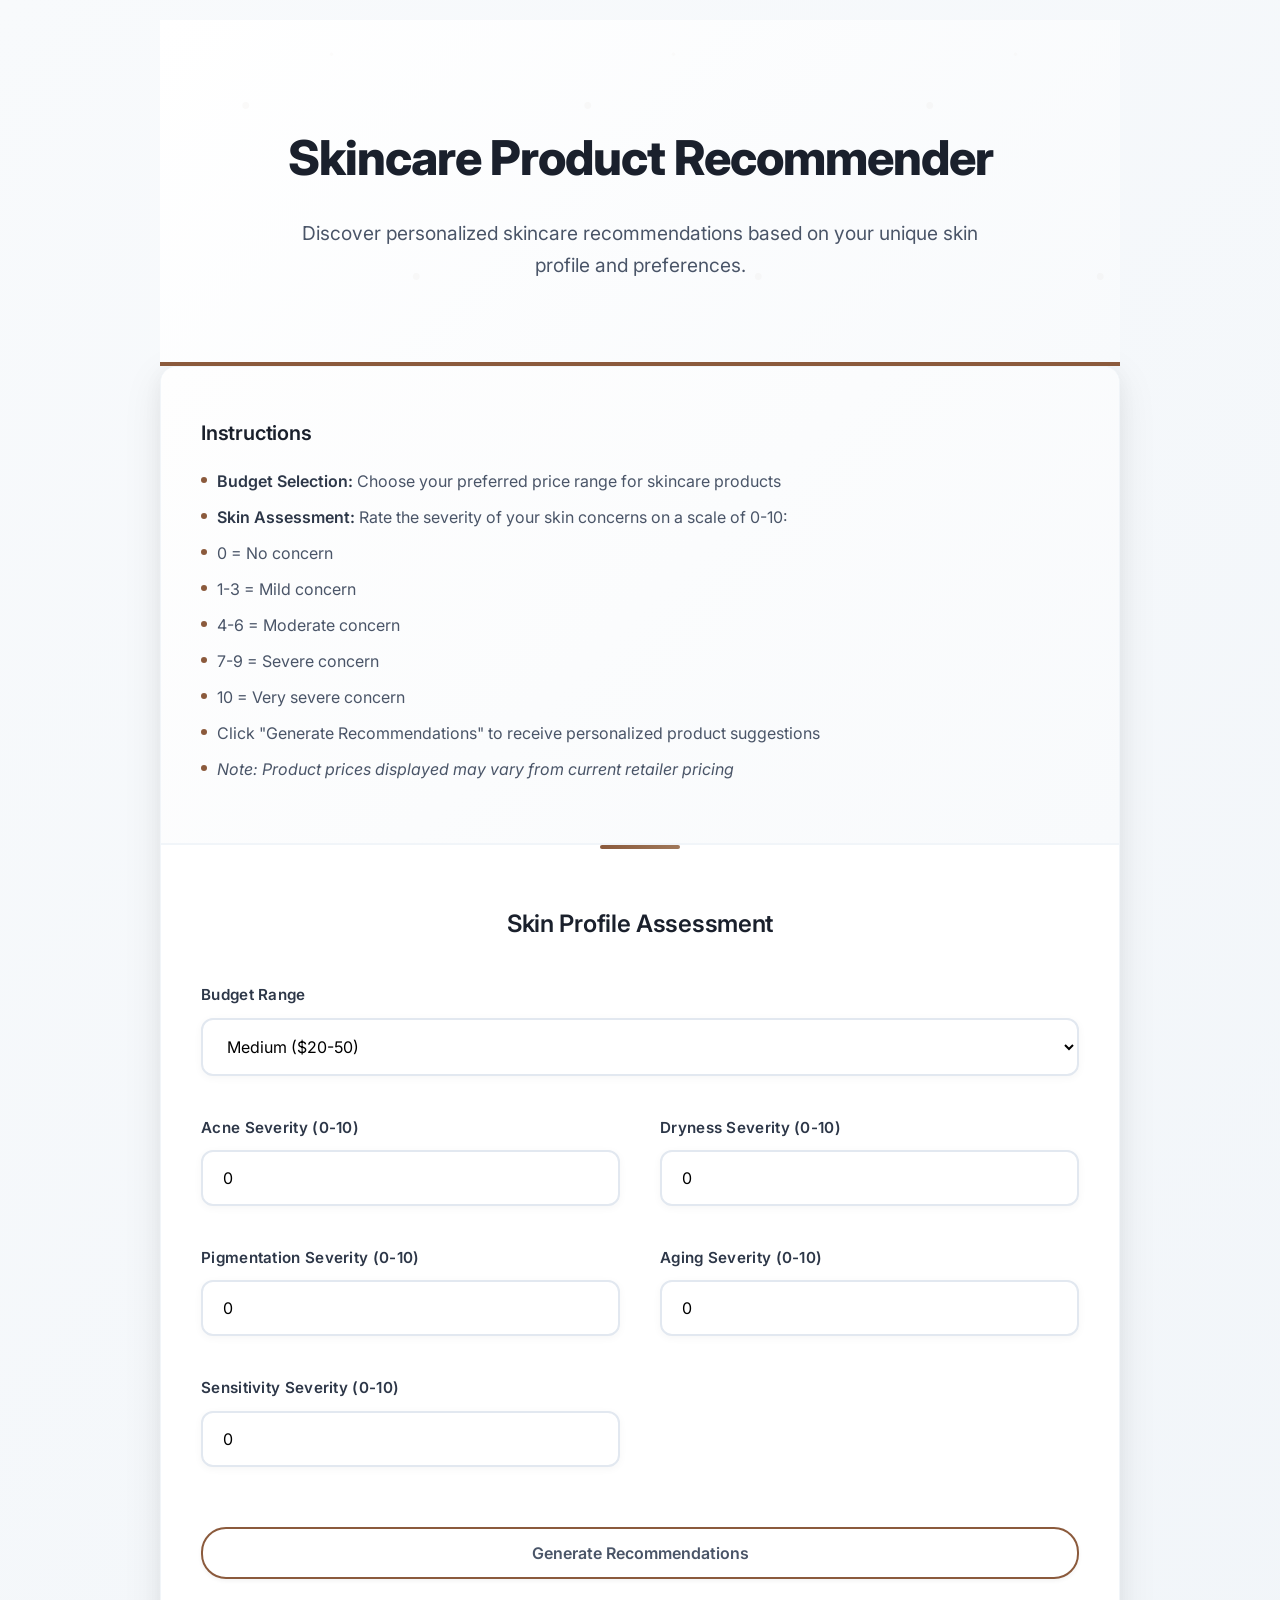
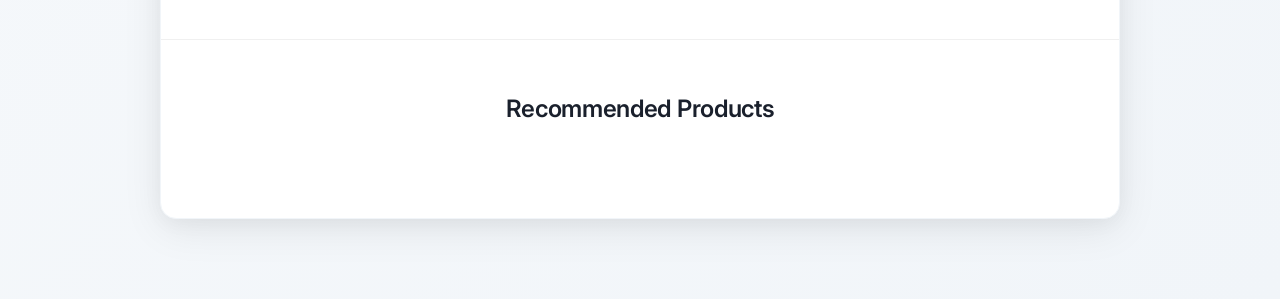
==== frontend/index.html @ 7dfa1692 "frontend" ====
<!DOCTYPE html>
<html>
    <head>
    <title>Skincare Product Recommender</title>
        <style>
            /* Import Google Fonts for better typography */
            @import url('https://fonts.googleapis.com/css2?family=Inter:wght@300;400;500;600;700&display=swap');

            /* Reset and base styles */
            * {
                margin: 0;
                padding: 0;
                box-sizing: border-box;
            }

            body {
                font-family: 'Inter', -apple-system, BlinkMacSystemFont, 'Segoe UI', Roboto, sans-serif;
                background: linear-gradient(135deg, #f8fafc 0%, #f1f5f9 100%);
                min-height: 100vh;
                color: #1a202c;
                line-height: 1.6;
                margin: 0;
            }

            .container {
                max-width: 1000px;
                margin: 0 auto;
                padding: 20px;
            }

            /* Header Section */
            .header {
                text-align: center;
                padding: 100px 0 80px;
                color: #1a202c;
                background: linear-gradient(135deg, #ffffff 0%, #f8fafc 100%);
                border-bottom: 4px solid #8B5A3C;
                position: relative;
                overflow: hidden;
            }

            .header::before {
                content: '';
                position: absolute;
                top: 0;
                left: 0;
                right: 0;
                bottom: 0;
                background: url('data:image/svg+xml,<svg xmlns="http://www.w3.org/2000/svg" viewBox="0 0 100 100"><defs><pattern id="grain" width="100" height="100" patternUnits="userSpaceOnUse"><circle cx="25" cy="25" r="1" fill="%238B5A3C" opacity="0.03"/><circle cx="75" cy="75" r="1" fill="%238B5A3C" opacity="0.03"/><circle cx="50" cy="10" r="0.5" fill="%238B5A3C" opacity="0.02"/></pattern></defs><rect width="100" height="100" fill="url(%23grain)"/></svg>');
                pointer-events: none;
            }

            .header h1 {
                font-size: 3rem;
                font-weight: 800;
                margin-bottom: 20px;
                letter-spacing: -1px;
                color: #1a202c;
                position: relative;
                z-index: 1;
            }

            .header p {
                font-size: 1.2rem;
                color: #4a5568;
                max-width: 700px;
                margin: 0 auto;
                line-height: 1.7;
                position: relative;
                z-index: 1;
                font-weight: 400;
            }

            /* Main Content */
            .main-content {
                background: #ffffff;
                border-radius: 16px;
                box-shadow: 0 10px 40px rgba(0,0,0,0.08), 0 4px 20px rgba(0,0,0,0.04);
                overflow: hidden;
                margin-bottom: 60px;
                border: 1px solid #f1f5f9;
            }

            /* Instructions */
            .instructions {
                background: linear-gradient(135deg, #fefefe 0%, #f8fafc 100%);
                padding: 50px 40px;
                border-bottom: 2px solid #f1f5f9;
                position: relative;
            }

            .instructions h3 {
                color: #1a202c;
                font-size: 1.25rem;
                margin-bottom: 20px;
                font-weight: 600;
                letter-spacing: -0.2px;
            }

            .instructions ul {
                list-style: none;
                padding: 0;
                margin: 0;
            }

            .instructions li {
                margin: 12px 0;
                padding-left: 16px;
                position: relative;
                color: #4a5568;
                line-height: 1.5;
            }

            .instructions li::before {
                content: "";
                position: absolute;
                left: 0;
                top: 8px;
                width: 6px;
                height: 6px;
                background: #8B5A3C;
                border-radius: 50%;
            }

            .instructions li strong {
                color: #2d3748;
                font-weight: 600;
            }

            /* Form Section */
            .form-section {
                padding: 60px 40px;
                background: #ffffff;
                position: relative;
            }

            .form-section::before {
                content: '';
                position: absolute;
                top: 0;
                left: 50%;
                transform: translateX(-50%);
                width: 80px;
                height: 4px;
                background: linear-gradient(90deg, #8B5A3C 0%, #A0785A 100%);
                border-radius: 2px;
            }

            .form-section h2 {
                color: #1a202c;
                font-size: 1.5rem;
                margin-bottom: 40px;
                text-align: center;
                font-weight: 600;
                letter-spacing: -0.3px;
            }

            .form-grid {
                display: grid;
                grid-template-columns: 1fr 1fr;
                gap: 40px;
                margin-bottom: 40px;
            }

            .form-group {
                display: flex;
                flex-direction: column;
                position: relative;
            }

            .form-group.full-width {
                grid-column: 1 / -1;
            }

            form label {
                font-weight: 600;
                margin-bottom: 10px;
                color: #2d3748;
                font-size: 0.95rem;
                display: block;
                letter-spacing: 0.3px;
            }

            form select, form input[type="number"] {
                padding: 16px 20px;
                border: 2px solid #e2e8f0;
                border-radius: 12px;
                font-size: 1rem;
                transition: all 0.3s ease;
                background: #ffffff;
                font-family: inherit;
                width: 100%;
                box-shadow: 0 2px 8px rgba(0,0,0,0.04);
            }

            form select:hover, form input[type="number"]:hover {
                border-color: #8B5A3C;
                transform: translateY(-1px);
                box-shadow: 0 4px 16px rgba(139, 90, 60, 0.1);
            }

            form select:focus, form input[type="number"]:focus {
                border-color: #8B5A3C;
                outline: none;
                box-shadow: 0 0 0 4px rgba(139, 90, 60, 0.1), 0 4px 16px rgba(139, 90, 60, 0.1);
                transform: translateY(-1px);
            }

            form select:focus, form input[type="number"]:focus {
                border-color: #8B5A3C;
                outline: none;
                box-shadow: 0 0 0 3px rgba(139, 90, 60, 0.1);
            }

            form button {
                background: #ffffff;
                color: #4a5568;
                border: 2px solid #8B5A3C;
                padding: 14px 28px;
                font-size: 1rem;
                font-weight: 600;
                border-radius: 25px;
                cursor: pointer;
                transition: all 0.3s ease;
                font-family: inherit;
                width: 100%;
                margin-top: 20px;
                box-shadow: 0 2px 4px rgba(0,0,0,0.05);
            }

            form button:hover {
                background: #8B5A3C;
                color: #ffffff;
                transform: translateY(-1px);
                box-shadow: 0 4px 12px rgba(139, 90, 60, 0.2);
            }

            /* Results Section */
            .results-section {
                padding: 50px 30px;
                border-top: 1px solid #f0f0f0;
            }

            .results-section h2 {
                color: #1a202c;
                font-size: 1.5rem;
                margin-bottom: 40px;
                text-align: center;
                font-weight: 600;
                letter-spacing: -0.3px;
            }

            #results {
                display: grid;
                grid-template-columns: repeat(auto-fill, minmax(300px, 1fr));
                gap: 20px;
            }

            .loading, .error, .no-results {
                grid-column: 1 / -1;
                text-align: center;
                padding: 40px 20px;
                background: #f8f9fa;
                border-radius: 12px;
                margin: 20px 0;
            }

            .error {
                background: #fef2f7;
                color: #c53030;
                border: 1px solid #fed7d7;
            }

            /* Product Cards */
            .product-card {
                background: #ffffff;
                border-radius: 16px;
                box-shadow: 0 4px 20px rgba(0,0,0,0.08);
                overflow: hidden;
                transition: all 0.4s cubic-bezier(0.4, 0, 0.2, 1);
                border: 1px solid #f1f5f9;
                position: relative;
                opacity: 0;
                transform: translateY(20px);
                animation: fadeInUp 0.6s ease forwards;
            }

            .product-card::before {
                content: '';
                position: absolute;
                top: 0;
                left: 0;
                right: 0;
                bottom: 0;
                background: linear-gradient(135deg, rgba(139, 90, 60, 0.02) 0%, transparent 50%);
                opacity: 0;
                transition: opacity 0.3s ease;
                pointer-events: none;
            }

            .product-card:hover {
                transform: translateY(-8px) scale(1.02);
                box-shadow: 0 20px 60px rgba(0,0,0,0.15), 0 8px 30px rgba(139, 90, 60, 0.1);
            }

            .product-card:hover::before {
                opacity: 1;
            }

            .product-image {
                height: 180px;
                background-size: cover;
                background-position: center;
                background-color: #f8fafc;
                position: relative;
                overflow: hidden;
            }

            .product-image::before {
                content: '';
                position: absolute;
                top: 0;
                left: 0;
                right: 0;
                bottom: 0;
                background: linear-gradient(135deg, rgba(255,255,255,0.1) 0%, transparent 70%);
                opacity: 0;
                transition: opacity 0.3s ease;
            }

            .product-card:hover .product-image::before {
                opacity: 1;
            }

            @keyframes fadeInUp {
                to {
                    opacity: 1;
                    transform: translateY(0);
                }
            }

            .product-info {
                padding: 16px;
            }

            .product-info h3 {
                margin: 0 0 8px 0;
                font-size: 1.1rem;
                color: #1a202c;
                font-weight: 600;
                line-height: 1.3;
            }

            .product-info p {
                margin: 4px 0;
                font-size: 0.9rem;
                color: #718096;
            }

            .product-info .price {
                font-weight: 600;
                color: #2d3748;
            }

            .product-info a {
                display: inline-block;
                margin-top: 12px;
                padding: 10px 20px;
                background: #ffffff;
                color: #4a5568;
                text-decoration: none;
                border-radius: 20px;
                font-weight: 600;
                font-size: 0.9rem;
                transition: all 0.3s ease;
                border: 2px solid #8B5A3C;
                box-shadow: 0 2px 4px rgba(0,0,0,0.05);
            }

            .product-info a:hover {
                background: #8B5A3C;
                color: #ffffff;
                transform: translateY(-1px);
                box-shadow: 0 4px 12px rgba(139, 90, 60, 0.2);
            }

            /* Responsive Design */
            @media (max-width: 768px) {
                .header h1 {
                    font-size: 2rem;
                }

                .header {
                    padding: 60px 0 40px;
                }

                .form-grid {
                    grid-template-columns: 1fr;
                    gap: 16px;
                }

                #results {
                    grid-template-columns: 1fr;
                }

                .container {
                    padding: 20px 15px;
                }

                .form-section, .results-section, .instructions {
                    padding: 24px 20px;
                }
            }
        </style>
    </head>
    <body>
        <div class="container">
            <header class="header">
                <h1>Skincare Product Recommender</h1>
                <p>Discover personalized skincare recommendations based on your unique skin profile and preferences.</p>
            </header>

            <main class="main-content">
                <section class="instructions">
                    <h3>Instructions</h3>
                    <ul>
                        <li><strong>Budget Selection:</strong> Choose your preferred price range for skincare products</li>
                        <li><strong>Skin Assessment:</strong> Rate the severity of your skin concerns on a scale of 0-10:</li>
                        <ul>
                            <li>0 = No concern</li>
                            <li>1-3 = Mild concern</li>
                            <li>4-6 = Moderate concern</li>
                            <li>7-9 = Severe concern</li>
                            <li>10 = Very severe concern</li>
                        </ul>
                        <li>Click "Generate Recommendations" to receive personalized product suggestions</li>
                        <li><em>Note: Product prices displayed may vary from current retailer pricing</em></li>
                    </ul>
                </section>

                <section class="form-section">
                    <h2>Skin Profile Assessment</h2>
                    <form>
                        <div class="form-grid">
                            <div class="form-group full-width">
                                <label for="budget">Budget Range</label>
                                <select id="budget">
                                    <option value="Low">Low ($0-20)</option>
                                    <option value="Medium" selected>Medium ($20-50)</option>
                                    <option value="High">High ($50+)</option>
                                </select>
                            </div>

                            <div class="form-group">
                                <label for="acne">Acne Severity (0-10)</label>
                                <input type="number" id="acne" min="0" max="10" value="0" placeholder="0">
                            </div>

                            <div class="form-group">
                                <label for="dryness">Dryness Severity (0-10)</label>
                                <input type="number" id="dryness" min="0" max="10" value="0" placeholder="0">
                            </div>

                            <div class="form-group">
                                <label for="pigmentation">Pigmentation Severity (0-10)</label>
                                <input type="number" id="pigmentation" min="0" max="10" value="0" placeholder="0">
                            </div>

                            <div class="form-group">
                                <label for="aging">Aging Severity (0-10)</label>
                                <input type="number" id="aging" min="0" max="10" value="0" placeholder="0">
                            </div>

                            <div class="form-group">
                                <label for="sensitivity">Sensitivity Severity (0-10)</label>
                                <input type="number" id="sensitivity" min="0" max="10" value="0" placeholder="0">
                            </div>
                        </div>

                        <button type="button" onclick="getRecommendations()">Generate Recommendations</button>
                    </form>
                </section>

                <section class="results-section">
                    <h2>Recommended Products</h2>
                    <div id="results"></div>
                </section>
            </main>
        </div>

        <script src="script.js"></script>
    </body>
</html>
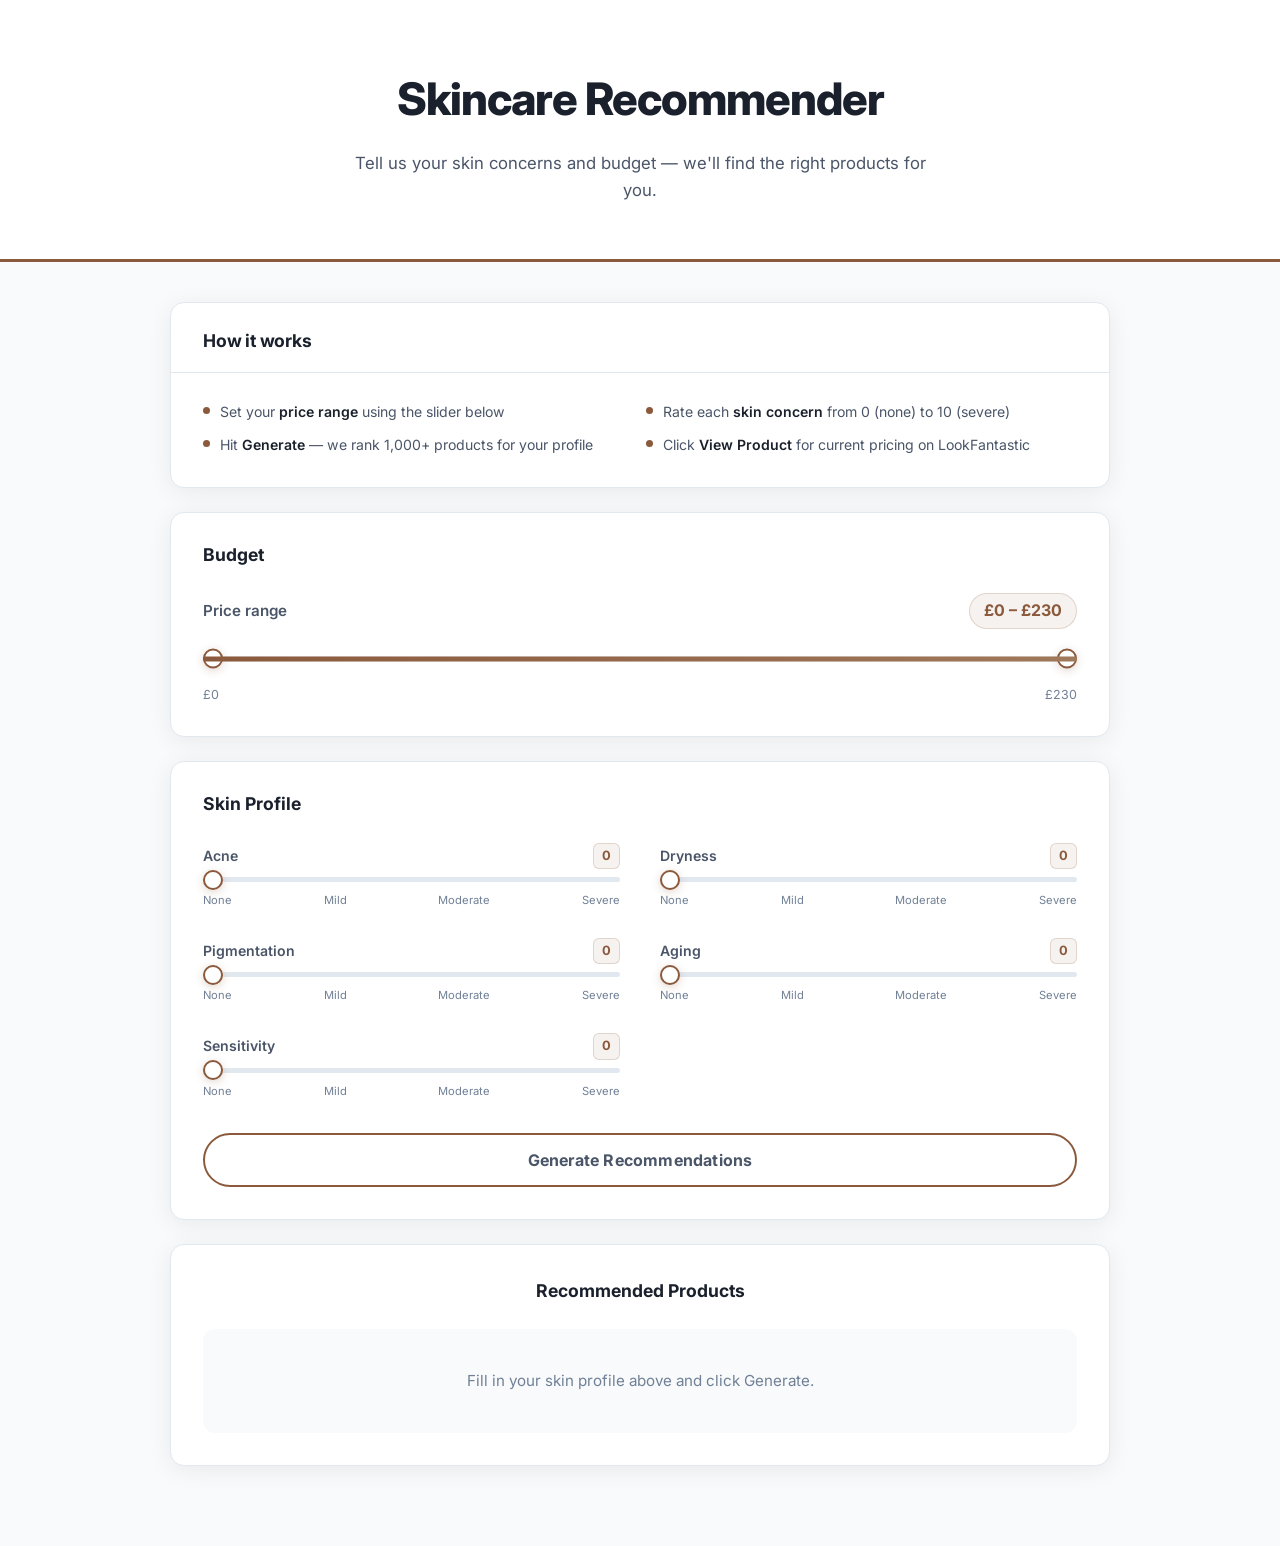
==== commit 0757741a: "added sliders and updated frontend" ====
--- a/frontend/index.html
+++ b/frontend/index.html
@@ -1,493 +1,547 @@
 <!DOCTYPE html>
-<html>
-    <head>
-    <title>Skincare Product Recommender</title>
-        <style>
-            /* Import Google Fonts for better typography */
-            @import url('https://fonts.googleapis.com/css2?family=Inter:wght@300;400;500;600;700&display=swap');
-
-            /* Reset and base styles */
-            * {
-                margin: 0;
-                padding: 0;
-                box-sizing: border-box;
-            }
-
-            body {
-                font-family: 'Inter', -apple-system, BlinkMacSystemFont, 'Segoe UI', Roboto, sans-serif;
-                background: linear-gradient(135deg, #f8fafc 0%, #f1f5f9 100%);
-                min-height: 100vh;
-                color: #1a202c;
-                line-height: 1.6;
-                margin: 0;
-            }
-
-            .container {
-                max-width: 1000px;
-                margin: 0 auto;
-                padding: 20px;
-            }
-
-            /* Header Section */
-            .header {
-                text-align: center;
-                padding: 100px 0 80px;
-                color: #1a202c;
-                background: linear-gradient(135deg, #ffffff 0%, #f8fafc 100%);
-                border-bottom: 4px solid #8B5A3C;
-                position: relative;
-                overflow: hidden;
-            }
-
-            .header::before {
-                content: '';
-                position: absolute;
-                top: 0;
-                left: 0;
-                right: 0;
-                bottom: 0;
-                background: url('data:image/svg+xml,<svg xmlns="http://www.w3.org/2000/svg" viewBox="0 0 100 100"><defs><pattern id="grain" width="100" height="100" patternUnits="userSpaceOnUse"><circle cx="25" cy="25" r="1" fill="%238B5A3C" opacity="0.03"/><circle cx="75" cy="75" r="1" fill="%238B5A3C" opacity="0.03"/><circle cx="50" cy="10" r="0.5" fill="%238B5A3C" opacity="0.02"/></pattern></defs><rect width="100" height="100" fill="url(%23grain)"/></svg>');
-                pointer-events: none;
-            }
-
-            .header h1 {
-                font-size: 3rem;
-                font-weight: 800;
-                margin-bottom: 20px;
-                letter-spacing: -1px;
-                color: #1a202c;
-                position: relative;
-                z-index: 1;
-            }
-
-            .header p {
-                font-size: 1.2rem;
-                color: #4a5568;
-                max-width: 700px;
-                margin: 0 auto;
-                line-height: 1.7;
-                position: relative;
-                z-index: 1;
-                font-weight: 400;
-            }
-
-            /* Main Content */
-            .main-content {
-                background: #ffffff;
-                border-radius: 16px;
-                box-shadow: 0 10px 40px rgba(0,0,0,0.08), 0 4px 20px rgba(0,0,0,0.04);
-                overflow: hidden;
-                margin-bottom: 60px;
-                border: 1px solid #f1f5f9;
-            }
-
-            /* Instructions */
-            .instructions {
-                background: linear-gradient(135deg, #fefefe 0%, #f8fafc 100%);
-                padding: 50px 40px;
-                border-bottom: 2px solid #f1f5f9;
-                position: relative;
-            }
-
-            .instructions h3 {
-                color: #1a202c;
-                font-size: 1.25rem;
-                margin-bottom: 20px;
-                font-weight: 600;
-                letter-spacing: -0.2px;
-            }
-
-            .instructions ul {
-                list-style: none;
-                padding: 0;
-                margin: 0;
-            }
-
-            .instructions li {
-                margin: 12px 0;
-                padding-left: 16px;
-                position: relative;
-                color: #4a5568;
-                line-height: 1.5;
-            }
-
-            .instructions li::before {
-                content: "";
-                position: absolute;
-                left: 0;
-                top: 8px;
-                width: 6px;
-                height: 6px;
-                background: #8B5A3C;
-                border-radius: 50%;
-            }
-
-            .instructions li strong {
-                color: #2d3748;
-                font-weight: 600;
-            }
-
-            /* Form Section */
-            .form-section {
-                padding: 60px 40px;
-                background: #ffffff;
-                position: relative;
-            }
-
-            .form-section::before {
-                content: '';
-                position: absolute;
-                top: 0;
-                left: 50%;
-                transform: translateX(-50%);
-                width: 80px;
-                height: 4px;
-                background: linear-gradient(90deg, #8B5A3C 0%, #A0785A 100%);
-                border-radius: 2px;
-            }
-
-            .form-section h2 {
-                color: #1a202c;
-                font-size: 1.5rem;
-                margin-bottom: 40px;
-                text-align: center;
-                font-weight: 600;
-                letter-spacing: -0.3px;
-            }
-
-            .form-grid {
-                display: grid;
-                grid-template-columns: 1fr 1fr;
-                gap: 40px;
-                margin-bottom: 40px;
-            }
-
-            .form-group {
-                display: flex;
-                flex-direction: column;
-                position: relative;
-            }
-
-            .form-group.full-width {
-                grid-column: 1 / -1;
-            }
-
-            form label {
-                font-weight: 600;
-                margin-bottom: 10px;
-                color: #2d3748;
-                font-size: 0.95rem;
-                display: block;
-                letter-spacing: 0.3px;
-            }
-
-            form select, form input[type="number"] {
-                padding: 16px 20px;
-                border: 2px solid #e2e8f0;
-                border-radius: 12px;
-                font-size: 1rem;
-                transition: all 0.3s ease;
-                background: #ffffff;
-                font-family: inherit;
-                width: 100%;
-                box-shadow: 0 2px 8px rgba(0,0,0,0.04);
-            }
-
-            form select:hover, form input[type="number"]:hover {
-                border-color: #8B5A3C;
-                transform: translateY(-1px);
-                box-shadow: 0 4px 16px rgba(139, 90, 60, 0.1);
-            }
-
-            form select:focus, form input[type="number"]:focus {
-                border-color: #8B5A3C;
-                outline: none;
-                box-shadow: 0 0 0 4px rgba(139, 90, 60, 0.1), 0 4px 16px rgba(139, 90, 60, 0.1);
-                transform: translateY(-1px);
-            }
-
-            form select:focus, form input[type="number"]:focus {
-                border-color: #8B5A3C;
-                outline: none;
-                box-shadow: 0 0 0 3px rgba(139, 90, 60, 0.1);
-            }
-
-            form button {
-                background: #ffffff;
-                color: #4a5568;
-                border: 2px solid #8B5A3C;
-                padding: 14px 28px;
-                font-size: 1rem;
-                font-weight: 600;
-                border-radius: 25px;
-                cursor: pointer;
-                transition: all 0.3s ease;
-                font-family: inherit;
-                width: 100%;
-                margin-top: 20px;
-                box-shadow: 0 2px 4px rgba(0,0,0,0.05);
-            }
-
-            form button:hover {
-                background: #8B5A3C;
-                color: #ffffff;
-                transform: translateY(-1px);
-                box-shadow: 0 4px 12px rgba(139, 90, 60, 0.2);
-            }
-
-            /* Results Section */
-            .results-section {
-                padding: 50px 30px;
-                border-top: 1px solid #f0f0f0;
-            }
-
-            .results-section h2 {
-                color: #1a202c;
-                font-size: 1.5rem;
-                margin-bottom: 40px;
-                text-align: center;
-                font-weight: 600;
-                letter-spacing: -0.3px;
-            }
-
-            #results {
-                display: grid;
-                grid-template-columns: repeat(auto-fill, minmax(300px, 1fr));
-                gap: 20px;
-            }
-
-            .loading, .error, .no-results {
-                grid-column: 1 / -1;
-                text-align: center;
-                padding: 40px 20px;
-                background: #f8f9fa;
-                border-radius: 12px;
-                margin: 20px 0;
-            }
-
-            .error {
-                background: #fef2f7;
-                color: #c53030;
-                border: 1px solid #fed7d7;
-            }
-
-            /* Product Cards */
-            .product-card {
-                background: #ffffff;
-                border-radius: 16px;
-                box-shadow: 0 4px 20px rgba(0,0,0,0.08);
-                overflow: hidden;
-                transition: all 0.4s cubic-bezier(0.4, 0, 0.2, 1);
-                border: 1px solid #f1f5f9;
-                position: relative;
-                opacity: 0;
-                transform: translateY(20px);
-                animation: fadeInUp 0.6s ease forwards;
-            }
-
-            .product-card::before {
-                content: '';
-                position: absolute;
-                top: 0;
-                left: 0;
-                right: 0;
-                bottom: 0;
-                background: linear-gradient(135deg, rgba(139, 90, 60, 0.02) 0%, transparent 50%);
-                opacity: 0;
-                transition: opacity 0.3s ease;
-                pointer-events: none;
-            }
-
-            .product-card:hover {
-                transform: translateY(-8px) scale(1.02);
-                box-shadow: 0 20px 60px rgba(0,0,0,0.15), 0 8px 30px rgba(139, 90, 60, 0.1);
-            }
-
-            .product-card:hover::before {
-                opacity: 1;
-            }
-
-            .product-image {
-                height: 180px;
-                background-size: cover;
-                background-position: center;
-                background-color: #f8fafc;
-                position: relative;
-                overflow: hidden;
-            }
-
-            .product-image::before {
-                content: '';
-                position: absolute;
-                top: 0;
-                left: 0;
-                right: 0;
-                bottom: 0;
-                background: linear-gradient(135deg, rgba(255,255,255,0.1) 0%, transparent 70%);
-                opacity: 0;
-                transition: opacity 0.3s ease;
-            }
-
-            .product-card:hover .product-image::before {
-                opacity: 1;
-            }
-
-            @keyframes fadeInUp {
-                to {
-                    opacity: 1;
-                    transform: translateY(0);
-                }
-            }
-
-            .product-info {
-                padding: 16px;
-            }
-
-            .product-info h3 {
-                margin: 0 0 8px 0;
-                font-size: 1.1rem;
-                color: #1a202c;
-                font-weight: 600;
-                line-height: 1.3;
-            }
-
-            .product-info p {
-                margin: 4px 0;
-                font-size: 0.9rem;
-                color: #718096;
-            }
-
-            .product-info .price {
-                font-weight: 600;
-                color: #2d3748;
-            }
-
-            .product-info a {
-                display: inline-block;
-                margin-top: 12px;
-                padding: 10px 20px;
-                background: #ffffff;
-                color: #4a5568;
-                text-decoration: none;
-                border-radius: 20px;
-                font-weight: 600;
-                font-size: 0.9rem;
-                transition: all 0.3s ease;
-                border: 2px solid #8B5A3C;
-                box-shadow: 0 2px 4px rgba(0,0,0,0.05);
-            }
-
-            .product-info a:hover {
-                background: #8B5A3C;
-                color: #ffffff;
-                transform: translateY(-1px);
-                box-shadow: 0 4px 12px rgba(139, 90, 60, 0.2);
-            }
-
-            /* Responsive Design */
-            @media (max-width: 768px) {
-                .header h1 {
-                    font-size: 2rem;
-                }
-
-                .header {
-                    padding: 60px 0 40px;
-                }
-
-                .form-grid {
-                    grid-template-columns: 1fr;
-                    gap: 16px;
-                }
-
-                #results {
-                    grid-template-columns: 1fr;
-                }
-
-                .container {
-                    padding: 20px 15px;
-                }
-
-                .form-section, .results-section, .instructions {
-                    padding: 24px 20px;
-                }
-            }
-        </style>
-    </head>
-    <body>
-        <div class="container">
-            <header class="header">
-                <h1>Skincare Product Recommender</h1>
-                <p>Discover personalized skincare recommendations based on your unique skin profile and preferences.</p>
-            </header>
-
-            <main class="main-content">
-                <section class="instructions">
-                    <h3>Instructions</h3>
-                    <ul>
-                        <li><strong>Budget Selection:</strong> Choose your preferred price range for skincare products</li>
-                        <li><strong>Skin Assessment:</strong> Rate the severity of your skin concerns on a scale of 0-10:</li>
-                        <ul>
-                            <li>0 = No concern</li>
-                            <li>1-3 = Mild concern</li>
-                            <li>4-6 = Moderate concern</li>
-                            <li>7-9 = Severe concern</li>
-                            <li>10 = Very severe concern</li>
-                        </ul>
-                        <li>Click "Generate Recommendations" to receive personalized product suggestions</li>
-                        <li><em>Note: Product prices displayed may vary from current retailer pricing</em></li>
-                    </ul>
-                </section>
-
-                <section class="form-section">
-                    <h2>Skin Profile Assessment</h2>
-                    <form>
-                        <div class="form-grid">
-                            <div class="form-group full-width">
-                                <label for="budget">Budget Range</label>
-                                <select id="budget">
-                                    <option value="Low">Low ($0-20)</option>
-                                    <option value="Medium" selected>Medium ($20-50)</option>
-                                    <option value="High">High ($50+)</option>
-                                </select>
-                            </div>
-
-                            <div class="form-group">
-                                <label for="acne">Acne Severity (0-10)</label>
-                                <input type="number" id="acne" min="0" max="10" value="0" placeholder="0">
-                            </div>
-
-                            <div class="form-group">
-                                <label for="dryness">Dryness Severity (0-10)</label>
-                                <input type="number" id="dryness" min="0" max="10" value="0" placeholder="0">
-                            </div>
-
-                            <div class="form-group">
-                                <label for="pigmentation">Pigmentation Severity (0-10)</label>
-                                <input type="number" id="pigmentation" min="0" max="10" value="0" placeholder="0">
-                            </div>
-
-                            <div class="form-group">
-                                <label for="aging">Aging Severity (0-10)</label>
-                                <input type="number" id="aging" min="0" max="10" value="0" placeholder="0">
-                            </div>
-
-                            <div class="form-group">
-                                <label for="sensitivity">Sensitivity Severity (0-10)</label>
-                                <input type="number" id="sensitivity" min="0" max="10" value="0" placeholder="0">
-                            </div>
-                        </div>
-
-                        <button type="button" onclick="getRecommendations()">Generate Recommendations</button>
-                    </form>
-                </section>
-
-                <section class="results-section">
-                    <h2>Recommended Products</h2>
-                    <div id="results"></div>
-                </section>
-            </main>
+<html lang="en">
+<head>
+    <meta charset="UTF-8">
+    <meta name="viewport" content="width=device-width, initial-scale=1.0">
+    <title>Skincare Recommender</title>
+    <style>
+        @import url('https://fonts.googleapis.com/css2?family=Inter:wght@300;400;500;600;700&display=swap');
+
+        * { margin: 0; padding: 0; box-sizing: border-box; }
+
+        :root {
+            --brown: #8B5A3C;
+            --brown-light: #A0785A;
+            --brown-pale: rgba(139,90,60,0.08);
+            --brown-border: rgba(139,90,60,0.2);
+            --text: #1a202c;
+            --text-muted: #718096;
+            --text-mid: #4a5568;
+            --bg: #f8fafc;
+            --white: #ffffff;
+            --border: #e2e8f0;
+            --radius: 14px;
+            --shadow: 0 4px 24px rgba(0,0,0,0.07);
+        }
+
+        body {
+            font-family: 'Inter', -apple-system, sans-serif;
+            background: var(--bg);
+            color: var(--text);
+            line-height: 1.6;
+        }
+
+        /* ── Header ─────────────────────────────── */
+        .header {
+            background: var(--white);
+            border-bottom: 3px solid var(--brown);
+            padding: 64px 24px 56px;
+            text-align: center;
+        }
+        .header h1 {
+            font-size: clamp(1.8rem, 4vw, 2.8rem);
+            font-weight: 800;
+            letter-spacing: -1px;
+            color: var(--text);
+            margin-bottom: 14px;
+        }
+        .header p {
+            font-size: 1.05rem;
+            color: var(--text-mid);
+            max-width: 580px;
+            margin: 0 auto;
+        }
+
+        /* ── Layout ─────────────────────────────── */
+        .container {
+            max-width: 980px;
+            margin: 40px auto 80px;
+            padding: 0 20px;
+            display: grid;
+            gap: 24px;
+        }
+
+        .card {
+            background: var(--white);
+            border-radius: var(--radius);
+            box-shadow: var(--shadow);
+            border: 1px solid var(--border);
+            overflow: hidden;
+        }
+
+        .card-header {
+            padding: 24px 32px 0;
+            border-bottom: 1px solid var(--border);
+            margin-bottom: 28px;
+        }
+        .card-header h2 {
+            font-size: 1.1rem;
+            font-weight: 700;
+            color: var(--text);
+            padding-bottom: 16px;
+            letter-spacing: -0.2px;
+        }
+
+        .card-body { padding: 0 32px 32px; }
+
+        /* ── Instructions ───────────────────────── */
+        .instructions-grid {
+            display: grid;
+            grid-template-columns: 1fr 1fr;
+            gap: 12px;
+        }
+        .instr-item {
+            display: flex;
+            align-items: flex-start;
+            gap: 10px;
+            font-size: 0.88rem;
+            color: var(--text-mid);
+            line-height: 1.5;
+        }
+        .instr-dot {
+            width: 7px;
+            height: 7px;
+            background: var(--brown);
+            border-radius: 50%;
+            margin-top: 6px;
+            flex-shrink: 0;
+        }
+        .instr-item strong { color: var(--text); font-weight: 600; }
+
+        /* ── Price Range Slider ─────────────────── */
+        .price-section { padding: 28px 32px 32px; }
+        .price-section h2 {
+            font-size: 1.1rem;
+            font-weight: 700;
+            margin-bottom: 24px;
+            color: var(--text);
+        }
+
+        .price-label-row {
+            display: flex;
+            justify-content: space-between;
+            align-items: center;
+            margin-bottom: 12px;
+        }
+        .price-label-row label {
+            font-weight: 600;
+            font-size: 0.95rem;
+            color: var(--text-mid);
+        }
+        .price-display {
+            font-weight: 700;
+            font-size: 1rem;
+            color: var(--brown);
+            background: var(--brown-pale);
+            padding: 4px 14px;
+            border-radius: 20px;
+            border: 1px solid var(--brown-border);
+        }
+
+        /* dual-range slider wrapper */
+        .range-wrap {
+            position: relative;
+            height: 36px;
+            margin-bottom: 8px;
+        }
+        .range-wrap input[type=range] {
+            position: absolute;
+            width: 100%;
+            height: 5px;
+            background: transparent;
+            pointer-events: none;
+            -webkit-appearance: none;
+            appearance: none;
+            top: 50%;
+            transform: translateY(-50%);
+        }
+        .range-track {
+            position: absolute;
+            top: 50%;
+            transform: translateY(-50%);
+            width: 100%;
+            height: 5px;
+            background: var(--border);
+            border-radius: 3px;
+            z-index: 0;
+        }
+        .range-fill {
+            position: absolute;
+            top: 50%;
+            transform: translateY(-50%);
+            height: 5px;
+            background: linear-gradient(90deg, var(--brown), var(--brown-light));
+            border-radius: 3px;
+            z-index: 1;
+            pointer-events: none;
+        }
+        input[type=range]::-webkit-slider-thumb {
+            -webkit-appearance: none;
+            appearance: none;
+            width: 20px;
+            height: 20px;
+            border-radius: 50%;
+            background: var(--white);
+            border: 2.5px solid var(--brown);
+            cursor: pointer;
+            pointer-events: all;
+            position: relative;
+            z-index: 3;
+            box-shadow: 0 2px 8px rgba(139,90,60,0.25);
+            transition: transform 0.15s, box-shadow 0.15s;
+        }
+        input[type=range]::-webkit-slider-thumb:hover {
+            transform: scale(1.15);
+            box-shadow: 0 3px 12px rgba(139,90,60,0.35);
+        }
+        input[type=range]::-moz-range-thumb {
+            width: 20px; height: 20px;
+            border-radius: 50%;
+            background: var(--white);
+            border: 2.5px solid var(--brown);
+            cursor: pointer;
+            box-shadow: 0 2px 8px rgba(139,90,60,0.25);
+        }
+        .range-bounds {
+            display: flex;
+            justify-content: space-between;
+            font-size: 0.78rem;
+            color: var(--text-muted);
+            margin-top: 4px;
+        }
+
+        /* ── Severity Sliders ───────────────────── */
+        .form-section { padding: 28px 32px 32px; }
+        .form-section h2 {
+            font-size: 1.1rem;
+            font-weight: 700;
+            margin-bottom: 24px;
+            color: var(--text);
+        }
+
+        .sliders-grid {
+            display: grid;
+            grid-template-columns: 1fr 1fr;
+            gap: 28px 40px;
+        }
+
+        .slider-group { display: flex; flex-direction: column; gap: 8px; }
+
+        .slider-row {
+            display: flex;
+            justify-content: space-between;
+            align-items: center;
+        }
+        .slider-row label {
+            font-weight: 600;
+            font-size: 0.88rem;
+            color: var(--text-mid);
+        }
+        .severity-badge {
+            font-size: 0.8rem;
+            font-weight: 700;
+            min-width: 26px;
+            text-align: center;
+            color: var(--brown);
+            background: var(--brown-pale);
+            border-radius: 6px;
+            padding: 2px 8px;
+            border: 1px solid var(--brown-border);
+            transition: background 0.2s;
+        }
+
+        /* single range slider */
+        .single-range {
+            -webkit-appearance: none;
+            appearance: none;
+            width: 100%;
+            height: 5px;
+            background: var(--border);
+            border-radius: 3px;
+            outline: none;
+            cursor: pointer;
+        }
+        .single-range::-webkit-slider-thumb {
+            -webkit-appearance: none;
+            appearance: none;
+            width: 18px; height: 18px;
+            border-radius: 50%;
+            background: var(--white);
+            border: 2.5px solid var(--brown);
+            cursor: pointer;
+            box-shadow: 0 2px 8px rgba(139,90,60,0.2);
+            transition: transform 0.15s;
+        }
+        .single-range::-webkit-slider-thumb:hover { transform: scale(1.15); }
+        .single-range::-moz-range-thumb {
+            width: 18px; height: 18px;
+            border-radius: 50%;
+            background: var(--white);
+            border: 2.5px solid var(--brown);
+        }
+
+        .severity-scale {
+            display: flex;
+            justify-content: space-between;
+            font-size: 0.7rem;
+            color: var(--text-muted);
+            margin-top: 2px;
+        }
+
+        /* ── Generate Button ────────────────────── */
+        .btn-generate {
+            display: block;
+            width: 100%;
+            margin-top: 32px;
+            padding: 15px;
+            background: var(--white);
+            color: var(--text-mid);
+            border: 2px solid var(--brown);
+            border-radius: 30px;
+            font-size: 1rem;
+            font-weight: 700;
+            font-family: inherit;
+            cursor: pointer;
+            transition: all 0.25s ease;
+            letter-spacing: 0.2px;
+        }
+        .btn-generate:hover {
+            background: var(--brown);
+            color: var(--white);
+            transform: translateY(-1px);
+            box-shadow: 0 6px 20px rgba(139,90,60,0.25);
+        }
+        .btn-generate:active { transform: translateY(0); }
+
+        /* ── Results ────────────────────────────── */
+        .results-section { padding: 32px; }
+        .results-section h2 {
+            font-size: 1.1rem;
+            font-weight: 700;
+            margin-bottom: 24px;
+            color: var(--text);
+            text-align: center;
+        }
+        #results {
+            display: grid;
+            grid-template-columns: repeat(auto-fill, minmax(280px, 1fr));
+            gap: 20px;
+        }
+
+        .loading, .error, .no-results {
+            grid-column: 1 / -1;
+            text-align: center;
+            padding: 40px;
+            border-radius: 12px;
+            background: var(--bg);
+            color: var(--text-muted);
+            font-size: 0.95rem;
+        }
+        .error {
+            background: #fff5f5;
+            color: #c53030;
+            border: 1px solid #fed7d7;
+        }
+
+        /* ── Product Cards ──────────────────────── */
+        .product-card {
+            background: var(--white);
+            border-radius: var(--radius);
+            border: 1px solid var(--border);
+            overflow: hidden;
+            opacity: 0;
+            transform: translateY(16px);
+            animation: fadeUp 0.5s ease forwards;
+            transition: transform 0.3s ease, box-shadow 0.3s ease;
+        }
+        .product-card:hover {
+            transform: translateY(-6px);
+            box-shadow: 0 16px 48px rgba(0,0,0,0.12);
+        }
+        @keyframes fadeUp {
+            to { opacity: 1; transform: translateY(0); }
+        }
+        .product-image {
+            height: 200px;
+            overflow: hidden;
+            background: var(--bg);
+        }
+        .product-image img {
+            width: 100%; height: 100%;
+            object-fit: cover;
+            display: block;
+            transition: transform 0.4s ease;
+        }
+        .product-card:hover .product-image img {
+            transform: scale(1.04);
+        }
+        .product-info { padding: 16px 18px 20px; }
+        .product-info h3 {
+            font-size: 0.98rem;
+            font-weight: 700;
+            color: var(--text);
+            margin-bottom: 8px;
+            line-height: 1.35;
+        }
+        .product-meta {
+            display: flex;
+            justify-content: space-between;
+            align-items: center;
+            margin-bottom: 8px;
+        }
+        .product-type-tag {
+            font-size: 0.75rem;
+            font-weight: 600;
+            color: var(--brown);
+            background: var(--brown-pale);
+            border: 1px solid var(--brown-border);
+            border-radius: 20px;
+            padding: 2px 10px;
+        }
+        .product-price {
+            font-weight: 700;
+            font-size: 1rem;
+            color: var(--text);
+        }
+        .product-ingredients {
+            font-size: 0.78rem;
+            color: var(--text-muted);
+            margin-bottom: 14px;
+            line-height: 1.5;
+        }
+        .product-ingredients strong {
+            color: var(--text-mid);
+            font-weight: 600;
+        }
+        .product-link {
+            display: inline-block;
+            padding: 8px 18px;
+            background: var(--white);
+            color: var(--text-mid);
+            text-decoration: none;
+            border-radius: 20px;
+            font-weight: 600;
+            font-size: 0.82rem;
+            border: 2px solid var(--brown);
+            transition: all 0.2s ease;
+        }
+        .product-link:hover {
+            background: var(--brown);
+            color: var(--white);
+        }
+
+        /* ── Responsive ─────────────────────────── */
+        @media (max-width: 640px) {
+            .instructions-grid { grid-template-columns: 1fr; }
+            .sliders-grid { grid-template-columns: 1fr; gap: 20px; }
+            .card-body, .card-header, .price-section,
+            .form-section, .results-section { padding-left: 20px; padding-right: 20px; }
+            #results { grid-template-columns: 1fr; }
+        }
+    </style>
+</head>
+<body>
+
+<header class="header">
+    <h1>Skincare Recommender</h1>
+    <p>Tell us your skin concerns and budget — we'll find the right products for you.</p>
+</header>
+
+<div class="container">
+
+    <!-- Instructions -->
+    <div class="card">
+        <div class="card-header"><h2>How it works</h2></div>
+        <div class="card-body">
+            <div class="instructions-grid">
+                <div class="instr-item"><span class="instr-dot"></span><span>Set your <strong>price range</strong> using the slider below</span></div>
+                <div class="instr-item"><span class="instr-dot"></span><span>Rate each <strong>skin concern</strong> from 0 (none) to 10 (severe)</span></div>
+                <div class="instr-item"><span class="instr-dot"></span><span>Hit <strong>Generate</strong> — we rank 1,000+ products for your profile</span></div>
+                <div class="instr-item"><span class="instr-dot"></span><span>Click <strong>View Product</strong> for current pricing on LookFantastic</span></div>
+            </div>
         </div>
-
-        <script src="script.js"></script>
-    </body>
+    </div>
+
+    <!-- Price Range -->
+    <div class="card">
+        <div class="price-section">
+            <h2>Budget</h2>
+            <div class="price-label-row">
+                <label>Price range</label>
+                <span class="price-display" id="priceDisplay">£0 – £230</span>
+            </div>
+            <div class="range-wrap">
+                <div class="range-track"></div>
+                <div class="range-fill" id="rangeFill"></div>
+                <input type="range" id="priceMin" min="0" max="230" value="0" step="1">
+                <input type="range" id="priceMax" min="0" max="230" value="230" step="1">
+            </div>
+            <div class="range-bounds"><span>£0</span><span>£230</span></div>
+        </div>
+    </div>
+
+    <!-- Skin Concerns -->
+    <div class="card">
+        <div class="form-section">
+            <h2>Skin Profile</h2>
+            <div class="sliders-grid">
+                <div class="slider-group">
+                    <div class="slider-row">
+                        <label>Acne</label>
+                        <span class="severity-badge" id="acneVal">0</span>
+                    </div>
+                    <input type="range" class="single-range" id="acne" min="0" max="10" value="0" step="1">
+                    <div class="severity-scale"><span>None</span><span>Mild</span><span>Moderate</span><span>Severe</span></div>
+                </div>
+                <div class="slider-group">
+                    <div class="slider-row">
+                        <label>Dryness</label>
+                        <span class="severity-badge" id="drynessVal">0</span>
+                    </div>
+                    <input type="range" class="single-range" id="dryness" min="0" max="10" value="0" step="1">
+                    <div class="severity-scale"><span>None</span><span>Mild</span><span>Moderate</span><span>Severe</span></div>
+                </div>
+                <div class="slider-group">
+                    <div class="slider-row">
+                        <label>Pigmentation</label>
+                        <span class="severity-badge" id="pigmentationVal">0</span>
+                    </div>
+                    <input type="range" class="single-range" id="pigmentation" min="0" max="10" value="0" step="1">
+                    <div class="severity-scale"><span>None</span><span>Mild</span><span>Moderate</span><span>Severe</span></div>
+                </div>
+                <div class="slider-group">
+                    <div class="slider-row">
+                        <label>Aging</label>
+                        <span class="severity-badge" id="agingVal">0</span>
+                    </div>
+                    <input type="range" class="single-range" id="aging" min="0" max="10" value="0" step="1">
+                    <div class="severity-scale"><span>None</span><span>Mild</span><span>Moderate</span><span>Severe</span></div>
+                </div>
+                <div class="slider-group">
+                    <div class="slider-row">
+                        <label>Sensitivity</label>
+                        <span class="severity-badge" id="sensitivityVal">0</span>
+                    </div>
+                    <input type="range" class="single-range" id="sensitivity" min="0" max="10" value="0" step="1">
+                    <div class="severity-scale"><span>None</span><span>Mild</span><span>Moderate</span><span>Severe</span></div>
+                </div>
+            </div>
+            <button class="btn-generate" onclick="getRecommendations()">Generate Recommendations</button>
+        </div>
+    </div>
+
+    <!-- Results -->
+    <div class="card">
+        <div class="results-section">
+            <h2>Recommended Products</h2>
+            <div id="results">
+                <div class="no-results">Fill in your skin profile above and click Generate.</div>
+            </div>
+        </div>
+    </div>
+
+</div>
+
+<script src="script.js"></script>
+</body>
 </html>
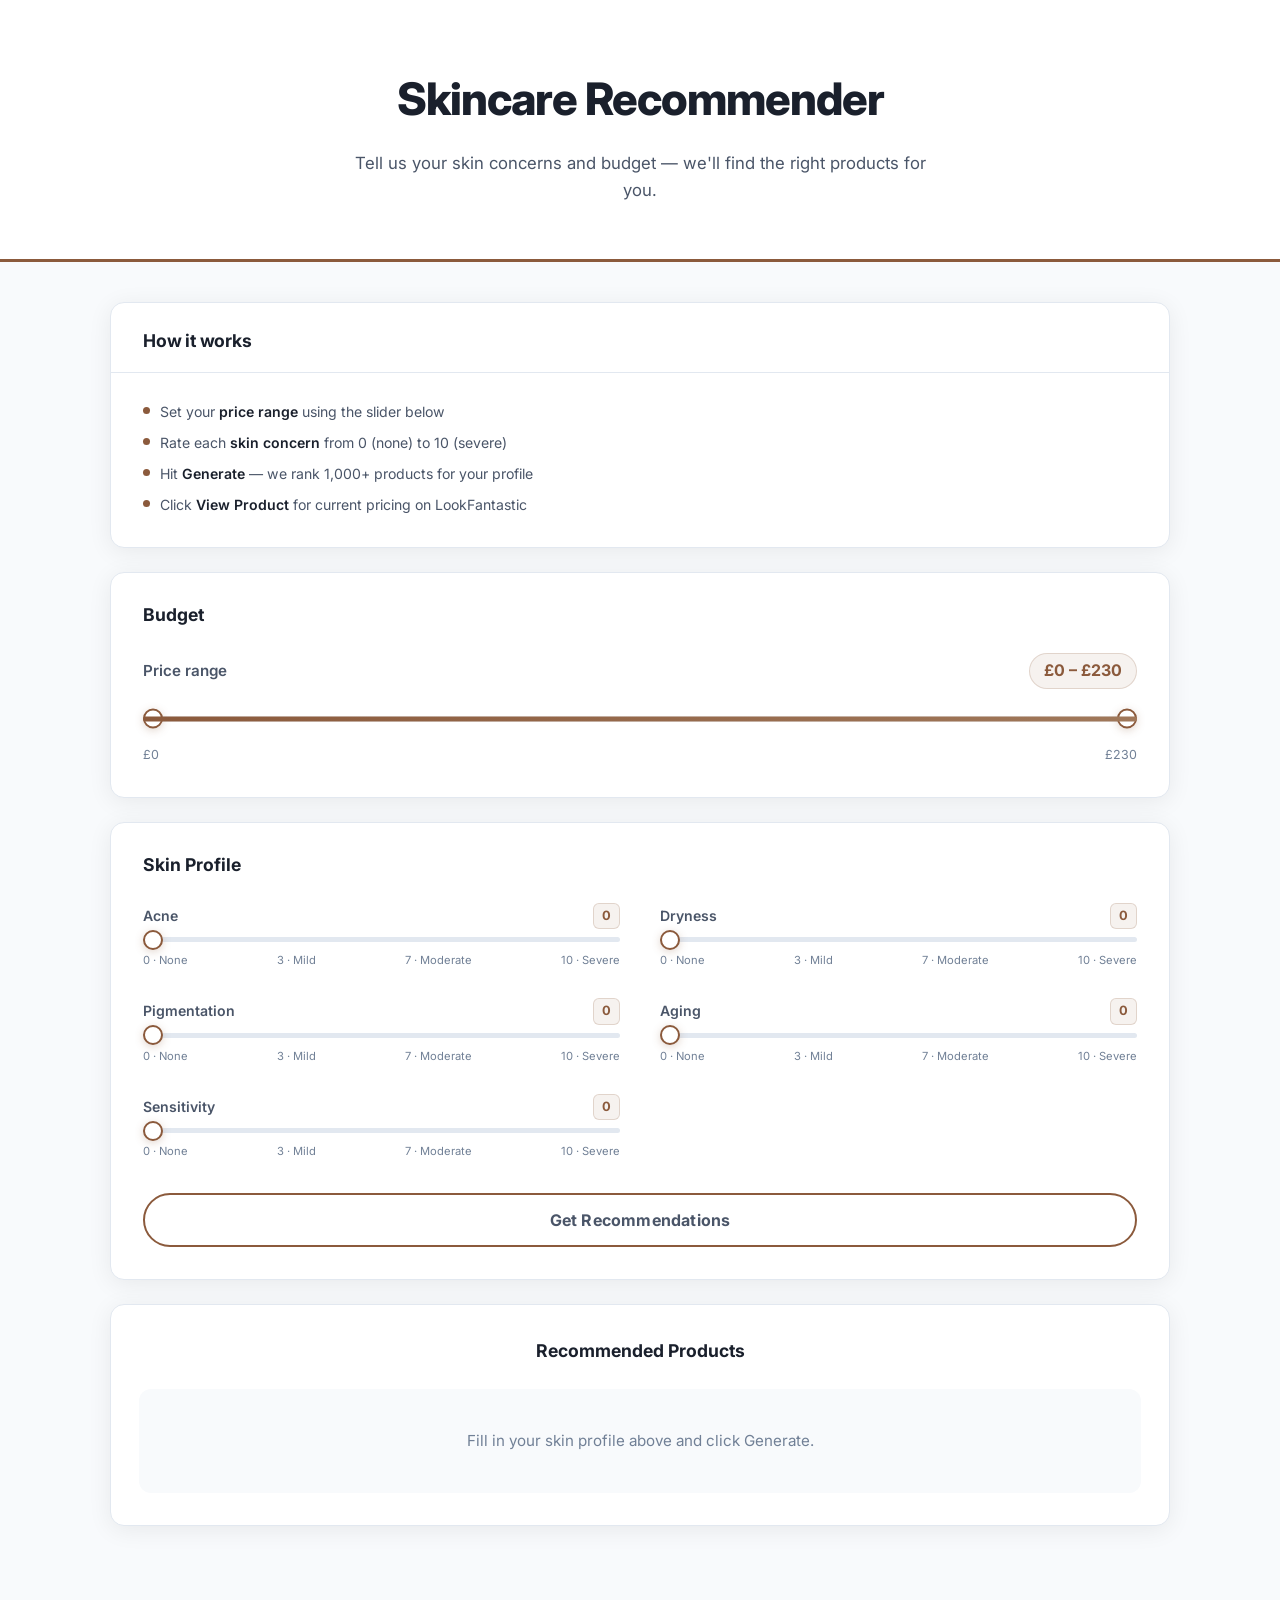
==== commit 278d325a: "rescraped img with playwright" ====
--- a/frontend/index.html
+++ b/frontend/index.html
@@ -54,7 +54,7 @@
 
         /* ── Layout ─────────────────────────────── */
         .container {
-            max-width: 980px;
+            max-width: 1100px;
             margin: 40px auto 80px;
             padding: 0 20px;
             display: grid;
@@ -87,8 +87,8 @@
         /* ── Instructions ───────────────────────── */
         .instructions-grid {
             display: grid;
-            grid-template-columns: 1fr 1fr;
-            gap: 12px;
+            grid-template-columns: 1fr;
+            gap: 10px;
         }
         .instr-item {
             display: flex;
@@ -314,7 +314,7 @@
         .btn-generate:active { transform: translateY(0); }
 
         /* ── Results ────────────────────────────── */
-        .results-section { padding: 32px; }
+        .results-section { padding: 32px 28px; }
         .results-section h2 {
             font-size: 1.1rem;
             font-weight: 700;
@@ -324,7 +324,7 @@
         }
         #results {
             display: grid;
-            grid-template-columns: repeat(auto-fill, minmax(280px, 1fr));
+            grid-template-columns: repeat(3, 1fr);
             gap: 20px;
         }
 
@@ -437,6 +437,7 @@
             .card-body, .card-header, .price-section,
             .form-section, .results-section { padding-left: 20px; padding-right: 20px; }
             #results { grid-template-columns: 1fr; }
+            @media (max-width: 900px) { #results { grid-template-columns: repeat(2, 1fr); } }
         }
     </style>
 </head>
@@ -491,7 +492,7 @@
                         <span class="severity-badge" id="acneVal">0</span>
                     </div>
                     <input type="range" class="single-range" id="acne" min="0" max="10" value="0" step="1">
-                    <div class="severity-scale"><span>None</span><span>Mild</span><span>Moderate</span><span>Severe</span></div>
+                    <div class="severity-scale"><span>0 · None</span><span>3 · Mild</span><span>7 · Moderate</span><span>10 · Severe</span></div>
                 </div>
                 <div class="slider-group">
                     <div class="slider-row">
@@ -499,7 +500,7 @@
                         <span class="severity-badge" id="drynessVal">0</span>
                     </div>
                     <input type="range" class="single-range" id="dryness" min="0" max="10" value="0" step="1">
-                    <div class="severity-scale"><span>None</span><span>Mild</span><span>Moderate</span><span>Severe</span></div>
+                    <div class="severity-scale"><span>0 · None</span><span>3 · Mild</span><span>7 · Moderate</span><span>10 · Severe</span></div>
                 </div>
                 <div class="slider-group">
                     <div class="slider-row">
@@ -507,7 +508,7 @@
                         <span class="severity-badge" id="pigmentationVal">0</span>
                     </div>
                     <input type="range" class="single-range" id="pigmentation" min="0" max="10" value="0" step="1">
-                    <div class="severity-scale"><span>None</span><span>Mild</span><span>Moderate</span><span>Severe</span></div>
+                    <div class="severity-scale"><span>0 · None</span><span>3 · Mild</span><span>7 · Moderate</span><span>10 · Severe</span></div>
                 </div>
                 <div class="slider-group">
                     <div class="slider-row">
@@ -515,7 +516,7 @@
                         <span class="severity-badge" id="agingVal">0</span>
                     </div>
                     <input type="range" class="single-range" id="aging" min="0" max="10" value="0" step="1">
-                    <div class="severity-scale"><span>None</span><span>Mild</span><span>Moderate</span><span>Severe</span></div>
+                    <div class="severity-scale"><span>0 · None</span><span>3 · Mild</span><span>7 · Moderate</span><span>10 · Severe</span></div>
                 </div>
                 <div class="slider-group">
                     <div class="slider-row">
@@ -523,10 +524,10 @@
                         <span class="severity-badge" id="sensitivityVal">0</span>
                     </div>
                     <input type="range" class="single-range" id="sensitivity" min="0" max="10" value="0" step="1">
-                    <div class="severity-scale"><span>None</span><span>Mild</span><span>Moderate</span><span>Severe</span></div>
+                    <div class="severity-scale"><span>0 · None</span><span>3 · Mild</span><span>7 · Moderate</span><span>10 · Severe</span></div>
                 </div>
             </div>
-            <button class="btn-generate" onclick="getRecommendations()">Generate Recommendations</button>
+            <button class="btn-generate" onclick="getRecommendations()">Get Recommendations</button>
         </div>
     </div>
 
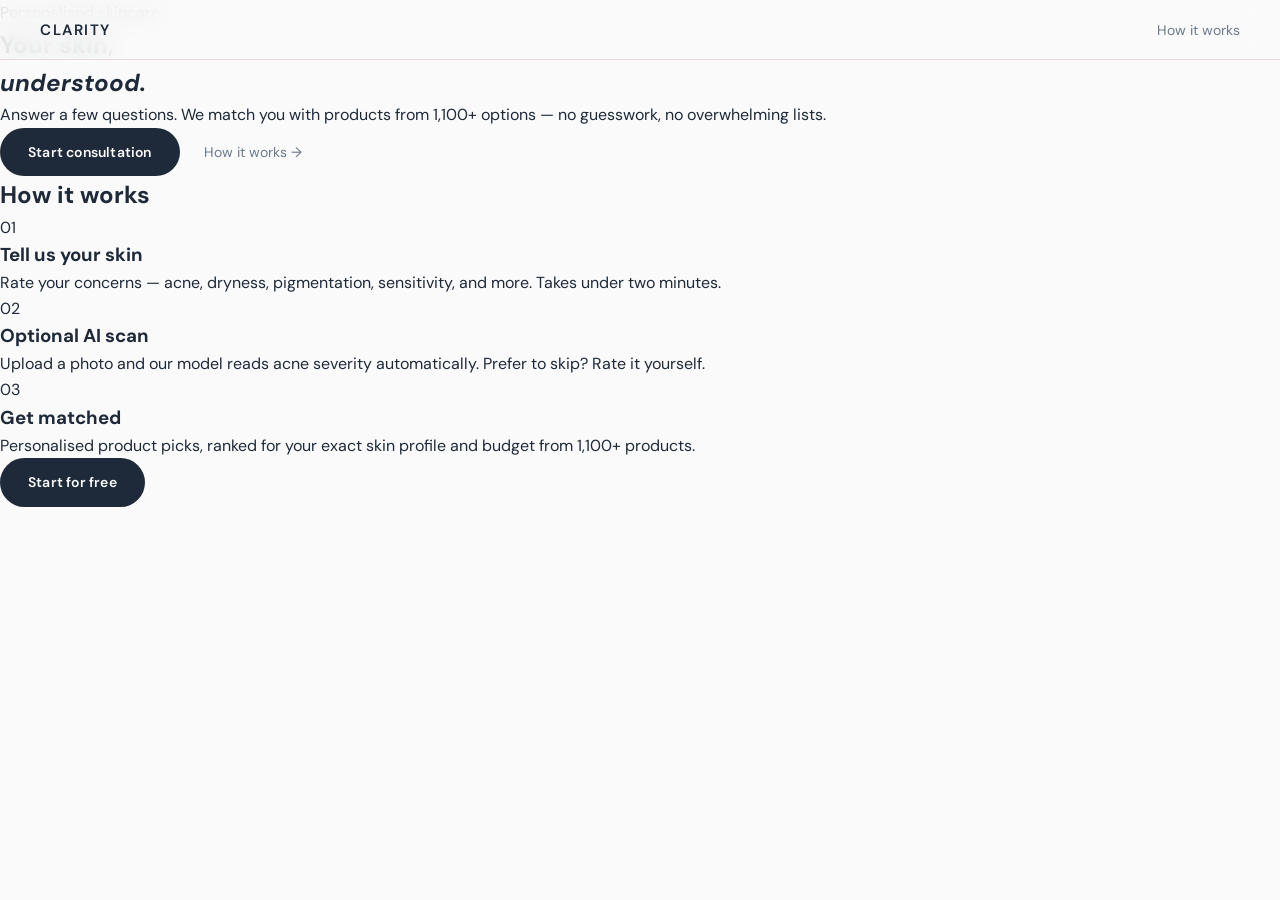
==== commit 24ef7636: "cleaned index.html" ====
--- a/frontend/index.html
+++ b/frontend/index.html
@@ -1,548 +1,92 @@
 <!DOCTYPE html>
 <html lang="en">
 <head>
-    <meta charset="UTF-8">
-    <meta name="viewport" content="width=device-width, initial-scale=1.0">
-    <title>Skincare Recommender</title>
-    <style>
-        @import url('https://fonts.googleapis.com/css2?family=Inter:wght@300;400;500;600;700&display=swap');
-
-        * { margin: 0; padding: 0; box-sizing: border-box; }
-
-        :root {
-            --brown: #8B5A3C;
-            --brown-light: #A0785A;
-            --brown-pale: rgba(139,90,60,0.08);
-            --brown-border: rgba(139,90,60,0.2);
-            --text: #1a202c;
-            --text-muted: #718096;
-            --text-mid: #4a5568;
-            --bg: #f8fafc;
-            --white: #ffffff;
-            --border: #e2e8f0;
-            --radius: 14px;
-            --shadow: 0 4px 24px rgba(0,0,0,0.07);
-        }
-
-        body {
-            font-family: 'Inter', -apple-system, sans-serif;
-            background: var(--bg);
-            color: var(--text);
-            line-height: 1.6;
-        }
-
-        /* ── Header ─────────────────────────────── */
-        .header {
-            background: var(--white);
-            border-bottom: 3px solid var(--brown);
-            padding: 64px 24px 56px;
-            text-align: center;
-        }
-        .header h1 {
-            font-size: clamp(1.8rem, 4vw, 2.8rem);
-            font-weight: 800;
-            letter-spacing: -1px;
-            color: var(--text);
-            margin-bottom: 14px;
-        }
-        .header p {
-            font-size: 1.05rem;
-            color: var(--text-mid);
-            max-width: 580px;
-            margin: 0 auto;
-        }
-
-        /* ── Layout ─────────────────────────────── */
-        .container {
-            max-width: 1100px;
-            margin: 40px auto 80px;
-            padding: 0 20px;
-            display: grid;
-            gap: 24px;
-        }
-
-        .card {
-            background: var(--white);
-            border-radius: var(--radius);
-            box-shadow: var(--shadow);
-            border: 1px solid var(--border);
-            overflow: hidden;
-        }
-
-        .card-header {
-            padding: 24px 32px 0;
-            border-bottom: 1px solid var(--border);
-            margin-bottom: 28px;
-        }
-        .card-header h2 {
-            font-size: 1.1rem;
-            font-weight: 700;
-            color: var(--text);
-            padding-bottom: 16px;
-            letter-spacing: -0.2px;
-        }
-
-        .card-body { padding: 0 32px 32px; }
-
-        /* ── Instructions ───────────────────────── */
-        .instructions-grid {
-            display: grid;
-            grid-template-columns: 1fr;
-            gap: 10px;
-        }
-        .instr-item {
-            display: flex;
-            align-items: flex-start;
-            gap: 10px;
-            font-size: 0.88rem;
-            color: var(--text-mid);
-            line-height: 1.5;
-        }
-        .instr-dot {
-            width: 7px;
-            height: 7px;
-            background: var(--brown);
-            border-radius: 50%;
-            margin-top: 6px;
-            flex-shrink: 0;
-        }
-        .instr-item strong { color: var(--text); font-weight: 600; }
-
-        /* ── Price Range Slider ─────────────────── */
-        .price-section { padding: 28px 32px 32px; }
-        .price-section h2 {
-            font-size: 1.1rem;
-            font-weight: 700;
-            margin-bottom: 24px;
-            color: var(--text);
-        }
-
-        .price-label-row {
-            display: flex;
-            justify-content: space-between;
-            align-items: center;
-            margin-bottom: 12px;
-        }
-        .price-label-row label {
-            font-weight: 600;
-            font-size: 0.95rem;
-            color: var(--text-mid);
-        }
-        .price-display {
-            font-weight: 700;
-            font-size: 1rem;
-            color: var(--brown);
-            background: var(--brown-pale);
-            padding: 4px 14px;
-            border-radius: 20px;
-            border: 1px solid var(--brown-border);
-        }
-
-        /* dual-range slider wrapper */
-        .range-wrap {
-            position: relative;
-            height: 36px;
-            margin-bottom: 8px;
-        }
-        .range-wrap input[type=range] {
-            position: absolute;
-            width: 100%;
-            height: 5px;
-            background: transparent;
-            pointer-events: none;
-            -webkit-appearance: none;
-            appearance: none;
-            top: 50%;
-            transform: translateY(-50%);
-        }
-        .range-track {
-            position: absolute;
-            top: 50%;
-            transform: translateY(-50%);
-            width: 100%;
-            height: 5px;
-            background: var(--border);
-            border-radius: 3px;
-            z-index: 0;
-        }
-        .range-fill {
-            position: absolute;
-            top: 50%;
-            transform: translateY(-50%);
-            height: 5px;
-            background: linear-gradient(90deg, var(--brown), var(--brown-light));
-            border-radius: 3px;
-            z-index: 1;
-            pointer-events: none;
-        }
-        input[type=range]::-webkit-slider-thumb {
-            -webkit-appearance: none;
-            appearance: none;
-            width: 20px;
-            height: 20px;
-            border-radius: 50%;
-            background: var(--white);
-            border: 2.5px solid var(--brown);
-            cursor: pointer;
-            pointer-events: all;
-            position: relative;
-            z-index: 3;
-            box-shadow: 0 2px 8px rgba(139,90,60,0.25);
-            transition: transform 0.15s, box-shadow 0.15s;
-        }
-        input[type=range]::-webkit-slider-thumb:hover {
-            transform: scale(1.15);
-            box-shadow: 0 3px 12px rgba(139,90,60,0.35);
-        }
-        input[type=range]::-moz-range-thumb {
-            width: 20px; height: 20px;
-            border-radius: 50%;
-            background: var(--white);
-            border: 2.5px solid var(--brown);
-            cursor: pointer;
-            box-shadow: 0 2px 8px rgba(139,90,60,0.25);
-        }
-        .range-bounds {
-            display: flex;
-            justify-content: space-between;
-            font-size: 0.78rem;
-            color: var(--text-muted);
-            margin-top: 4px;
-        }
-
-        /* ── Severity Sliders ───────────────────── */
-        .form-section { padding: 28px 32px 32px; }
-        .form-section h2 {
-            font-size: 1.1rem;
-            font-weight: 700;
-            margin-bottom: 24px;
-            color: var(--text);
-        }
-
-        .sliders-grid {
-            display: grid;
-            grid-template-columns: 1fr 1fr;
-            gap: 28px 40px;
-        }
-
-        .slider-group { display: flex; flex-direction: column; gap: 8px; }
-
-        .slider-row {
-            display: flex;
-            justify-content: space-between;
-            align-items: center;
-        }
-        .slider-row label {
-            font-weight: 600;
-            font-size: 0.88rem;
-            color: var(--text-mid);
-        }
-        .severity-badge {
-            font-size: 0.8rem;
-            font-weight: 700;
-            min-width: 26px;
-            text-align: center;
-            color: var(--brown);
-            background: var(--brown-pale);
-            border-radius: 6px;
-            padding: 2px 8px;
-            border: 1px solid var(--brown-border);
-            transition: background 0.2s;
-        }
-
-        /* single range slider */
-        .single-range {
-            -webkit-appearance: none;
-            appearance: none;
-            width: 100%;
-            height: 5px;
-            background: var(--border);
-            border-radius: 3px;
-            outline: none;
-            cursor: pointer;
-        }
-        .single-range::-webkit-slider-thumb {
-            -webkit-appearance: none;
-            appearance: none;
-            width: 18px; height: 18px;
-            border-radius: 50%;
-            background: var(--white);
-            border: 2.5px solid var(--brown);
-            cursor: pointer;
-            box-shadow: 0 2px 8px rgba(139,90,60,0.2);
-            transition: transform 0.15s;
-        }
-        .single-range::-webkit-slider-thumb:hover { transform: scale(1.15); }
-        .single-range::-moz-range-thumb {
-            width: 18px; height: 18px;
-            border-radius: 50%;
-            background: var(--white);
-            border: 2.5px solid var(--brown);
-        }
-
-        .severity-scale {
-            display: flex;
-            justify-content: space-between;
-            font-size: 0.7rem;
-            color: var(--text-muted);
-            margin-top: 2px;
-        }
-
-        /* ── Generate Button ────────────────────── */
-        .btn-generate {
-            display: block;
-            width: 100%;
-            margin-top: 32px;
-            padding: 15px;
-            background: var(--white);
-            color: var(--text-mid);
-            border: 2px solid var(--brown);
-            border-radius: 30px;
-            font-size: 1rem;
-            font-weight: 700;
-            font-family: inherit;
-            cursor: pointer;
-            transition: all 0.25s ease;
-            letter-spacing: 0.2px;
-        }
-        .btn-generate:hover {
-            background: var(--brown);
-            color: var(--white);
-            transform: translateY(-1px);
-            box-shadow: 0 6px 20px rgba(139,90,60,0.25);
-        }
-        .btn-generate:active { transform: translateY(0); }
-
-        /* ── Results ────────────────────────────── */
-        .results-section { padding: 32px 28px; }
-        .results-section h2 {
-            font-size: 1.1rem;
-            font-weight: 700;
-            margin-bottom: 24px;
-            color: var(--text);
-            text-align: center;
-        }
-        #results {
-            display: grid;
-            grid-template-columns: repeat(3, 1fr);
-            gap: 20px;
-        }
-
-        .loading, .error, .no-results {
-            grid-column: 1 / -1;
-            text-align: center;
-            padding: 40px;
-            border-radius: 12px;
-            background: var(--bg);
-            color: var(--text-muted);
-            font-size: 0.95rem;
-        }
-        .error {
-            background: #fff5f5;
-            color: #c53030;
-            border: 1px solid #fed7d7;
-        }
-
-        /* ── Product Cards ──────────────────────── */
-        .product-card {
-            background: var(--white);
-            border-radius: var(--radius);
-            border: 1px solid var(--border);
-            overflow: hidden;
-            opacity: 0;
-            transform: translateY(16px);
-            animation: fadeUp 0.5s ease forwards;
-            transition: transform 0.3s ease, box-shadow 0.3s ease;
-        }
-        .product-card:hover {
-            transform: translateY(-6px);
-            box-shadow: 0 16px 48px rgba(0,0,0,0.12);
-        }
-        @keyframes fadeUp {
-            to { opacity: 1; transform: translateY(0); }
-        }
-        .product-image {
-            height: 200px;
-            overflow: hidden;
-            background: var(--bg);
-        }
-        .product-image img {
-            width: 100%; height: 100%;
-            object-fit: cover;
-            display: block;
-            transition: transform 0.4s ease;
-        }
-        .product-card:hover .product-image img {
-            transform: scale(1.04);
-        }
-        .product-info { padding: 16px 18px 20px; }
-        .product-info h3 {
-            font-size: 0.98rem;
-            font-weight: 700;
-            color: var(--text);
-            margin-bottom: 8px;
-            line-height: 1.35;
-        }
-        .product-meta {
-            display: flex;
-            justify-content: space-between;
-            align-items: center;
-            margin-bottom: 8px;
-        }
-        .product-type-tag {
-            font-size: 0.75rem;
-            font-weight: 600;
-            color: var(--brown);
-            background: var(--brown-pale);
-            border: 1px solid var(--brown-border);
-            border-radius: 20px;
-            padding: 2px 10px;
-        }
-        .product-price {
-            font-weight: 700;
-            font-size: 1rem;
-            color: var(--text);
-        }
-        .product-ingredients {
-            font-size: 0.78rem;
-            color: var(--text-muted);
-            margin-bottom: 14px;
-            line-height: 1.5;
-        }
-        .product-ingredients strong {
-            color: var(--text-mid);
-            font-weight: 600;
-        }
-        .product-link {
-            display: inline-block;
-            padding: 8px 18px;
-            background: var(--white);
-            color: var(--text-mid);
-            text-decoration: none;
-            border-radius: 20px;
-            font-weight: 600;
-            font-size: 0.82rem;
-            border: 2px solid var(--brown);
-            transition: all 0.2s ease;
-        }
-        .product-link:hover {
-            background: var(--brown);
-            color: var(--white);
-        }
-
-        /* ── Responsive ─────────────────────────── */
-        @media (max-width: 640px) {
-            .instructions-grid { grid-template-columns: 1fr; }
-            .sliders-grid { grid-template-columns: 1fr; gap: 20px; }
-            .card-body, .card-header, .price-section,
-            .form-section, .results-section { padding-left: 20px; padding-right: 20px; }
-            #results { grid-template-columns: 1fr; }
-            @media (max-width: 900px) { #results { grid-template-columns: repeat(2, 1fr); } }
-        }
-    </style>
+  <meta charset="UTF-8">
+  <meta name="viewport" content="width=device-width, initial-scale=1.0">
+  <title>Clarity — Personalised Skincare</title>
+  <link rel="stylesheet" href="css/base.css">
+  <link rel="stylesheet" href="css/index.css">
 </head>
 <body>
 
-<header class="header">
-    <h1>Skincare Recommender</h1>
-    <p>Tell us your skin concerns and budget — we'll find the right products for you.</p>
-</header>
+  <!-- Navigation -->
+  <nav class="site-nav" aria-label="Main navigation">
+    <span class="nav-logo">Clarity</span>
+    <ul class="nav-links">
+      <li><a href="#how-it-works">How it works</a></li>
+    </ul>
+  </nav>
 
-<div class="container">
+  <!-- Hero -->
+  <main>
+    <section class="hero" aria-labelledby="hero-heading">
+      <div class="hero-orb" aria-hidden="true"></div>
 
-    <!-- Instructions -->
-    <div class="card">
-        <div class="card-header"><h2>How it works</h2></div>
-        <div class="card-body">
-            <div class="instructions-grid">
-                <div class="instr-item"><span class="instr-dot"></span><span>Set your <strong>price range</strong> using the slider below</span></div>
-                <div class="instr-item"><span class="instr-dot"></span><span>Rate each <strong>skin concern</strong> from 0 (none) to 10 (severe)</span></div>
-                <div class="instr-item"><span class="instr-dot"></span><span>Hit <strong>Generate</strong> — we rank 1,000+ products for your profile</span></div>
-                <div class="instr-item"><span class="instr-dot"></span><span>Click <strong>View Product</strong> for current pricing on LookFantastic</span></div>
-            </div>
+      <div class="hero-content">
+        <p class="hero-eyebrow">Personalised skincare</p>
+
+        <h1 class="hero-heading" id="hero-heading">
+          Your skin,<br>
+          <em>understood.</em>
+        </h1>
+
+        <p class="hero-sub">
+          Answer a few questions. We match you with products 
+          from 1,100+ options — no guesswork, no overwhelming lists.
+        </p>
+
+        <div class="hero-actions">
+          <a href="consultation.html" class="btn-primary">
+            Start consultation
+          </a>
+          <button class="btn-ghost" onclick="document.getElementById('how-it-works').scrollIntoView({behavior:'smooth'})">
+            How it works →
+          </button>
         </div>
-    </div>
+      </div>
+    </section>
 
-    <!-- Price Range -->
-    <div class="card">
-        <div class="price-section">
-            <h2>Budget</h2>
-            <div class="price-label-row">
-                <label>Price range</label>
-                <span class="price-display" id="priceDisplay">£0 – £230</span>
-            </div>
-            <div class="range-wrap">
-                <div class="range-track"></div>
-                <div class="range-fill" id="rangeFill"></div>
-                <input type="range" id="priceMin" min="0" max="230" value="0" step="1">
-                <input type="range" id="priceMax" min="0" max="230" value="230" step="1">
-            </div>
-            <div class="range-bounds"><span>£0</span><span>£230</span></div>
-        </div>
-    </div>
+    <!-- How it works -->
+    <section class="how-section" id="how-it-works" aria-labelledby="how-heading">
+      <h2 class="how-heading" id="how-heading">How it works</h2>
 
-    <!-- Skin Concerns -->
-    <div class="card">
-        <div class="form-section">
-            <h2>Skin Profile</h2>
-            <div class="sliders-grid">
-                <div class="slider-group">
-                    <div class="slider-row">
-                        <label>Acne</label>
-                        <span class="severity-badge" id="acneVal">0</span>
-                    </div>
-                    <input type="range" class="single-range" id="acne" min="0" max="10" value="0" step="1">
-                    <div class="severity-scale"><span>0 · None</span><span>3 · Mild</span><span>7 · Moderate</span><span>10 · Severe</span></div>
-                </div>
-                <div class="slider-group">
-                    <div class="slider-row">
-                        <label>Dryness</label>
-                        <span class="severity-badge" id="drynessVal">0</span>
-                    </div>
-                    <input type="range" class="single-range" id="dryness" min="0" max="10" value="0" step="1">
-                    <div class="severity-scale"><span>0 · None</span><span>3 · Mild</span><span>7 · Moderate</span><span>10 · Severe</span></div>
-                </div>
-                <div class="slider-group">
-                    <div class="slider-row">
-                        <label>Pigmentation</label>
-                        <span class="severity-badge" id="pigmentationVal">0</span>
-                    </div>
-                    <input type="range" class="single-range" id="pigmentation" min="0" max="10" value="0" step="1">
-                    <div class="severity-scale"><span>0 · None</span><span>3 · Mild</span><span>7 · Moderate</span><span>10 · Severe</span></div>
-                </div>
-                <div class="slider-group">
-                    <div class="slider-row">
-                        <label>Aging</label>
-                        <span class="severity-badge" id="agingVal">0</span>
-                    </div>
-                    <input type="range" class="single-range" id="aging" min="0" max="10" value="0" step="1">
-                    <div class="severity-scale"><span>0 · None</span><span>3 · Mild</span><span>7 · Moderate</span><span>10 · Severe</span></div>
-                </div>
-                <div class="slider-group">
-                    <div class="slider-row">
-                        <label>Sensitivity</label>
-                        <span class="severity-badge" id="sensitivityVal">0</span>
-                    </div>
-                    <input type="range" class="single-range" id="sensitivity" min="0" max="10" value="0" step="1">
-                    <div class="severity-scale"><span>0 · None</span><span>3 · Mild</span><span>7 · Moderate</span><span>10 · Severe</span></div>
-                </div>
-            </div>
-            <button class="btn-generate" onclick="getRecommendations()">Get Recommendations</button>
-        </div>
-    </div>
+      <div class="steps-grid">
+        <article class="step-card">
+          <span class="step-num" aria-hidden="true">01</span>
+          <h3 class="step-title">Tell us your skin</h3>
+          <p class="step-body">
+            Rate your concerns — acne, dryness, pigmentation, sensitivity, 
+            and more. Takes under two minutes.
+          </p>
+        </article>
 
-    <!-- Results -->
-    <div class="card">
-        <div class="results-section">
-            <h2>Recommended Products</h2>
-            <div id="results">
-                <div class="no-results">Fill in your skin profile above and click Generate.</div>
-            </div>
-        </div>
-    </div>
+        <article class="step-card">
+          <span class="step-num" aria-hidden="true">02</span>
+          <h3 class="step-title">Optional AI scan</h3>
+          <p class="step-body">
+            Upload a photo and our model reads acne severity automatically. 
+            Prefer to skip? Rate it yourself.
+          </p>
+        </article>
 
-</div>
+        <article class="step-card">
+          <span class="step-num" aria-hidden="true">03</span>
+          <h3 class="step-title">Get matched</h3>
+          <p class="step-body">
+            Personalised product picks, ranked for your exact skin profile 
+            and budget from 1,100+ products.
+          </p>
+        </article>
+      </div>
 
-<script src="script.js"></script>
+      <div class="how-cta">
+        <a href="consultation.html" class="btn-primary">
+          Start for free
+        </a>
+      </div>
+    </section>
+  </main>
+
+  <script src="js/index.js"></script>
 </body>
 </html>
--- a/frontend/css/base.css
+++ b/frontend/css/base.css
@@ -0,0 +1,179 @@
+/* ============================================================
+   base.css — global design tokens & resets
+   Imported by every page. No page-specific rules here.
+   ============================================================ */
+
+@import url('https://fonts.googleapis.com/css2?family=DM+Sans:opsz,wght@9..40,300;9..40,400;9..40,500;9..40,600&family=Playfair+Display:ital,wght@0,700;1,700&display=swap');
+
+/* ── Design tokens ─────────────────────────────────────────── */
+:root {
+  /* Palette */
+  --slate:        #1E2A3A;
+  --slate-mid:    #2D3E52;
+  --blush:        #C084A0;
+  --blush-tint:   #F9F0F4;
+  --off-white:    #FAFAFA;
+  --steel:        #6B7A8D;
+  --border-color: #E4D9E1;
+
+  /* Typography */
+  --font-body:    'DM Sans', -apple-system, sans-serif;
+  --font-display: 'Playfair Display', Georgia, serif;
+
+  /* Spacing scale */
+  --space-xs:  4px;
+  --space-sm:  8px;
+  --space-md:  16px;
+  --space-lg:  24px;
+  --space-xl:  40px;
+  --space-2xl: 64px;
+
+  /* Radii */
+  --radius-sm:  8px;
+  --radius-md:  14px;
+  --radius-lg:  24px;
+  --radius-pill: 100px;
+
+  /* Shadows */
+  --shadow-card:    0 2px 12px rgba(30, 42, 58, 0.06), 0 1px 3px rgba(30, 42, 58, 0.04);
+  --shadow-hover:   0 8px 32px rgba(30, 42, 58, 0.10), 0 2px 8px rgba(30, 42, 58, 0.06);
+
+  /* Transitions */
+  --transition-fast: 150ms ease;
+  --transition-base: 250ms ease;
+}
+
+/* ── Reset ─────────────────────────────────────────────────── */
+*, *::before, *::after {
+  box-sizing: border-box;
+  margin: 0;
+  padding: 0;
+}
+
+html {
+  font-size: 16px;
+  -webkit-font-smoothing: antialiased;
+  -moz-osx-font-smoothing: grayscale;
+  scroll-behavior: smooth;
+}
+
+body {
+  font-family: var(--font-body);
+  background: var(--off-white);
+  color: var(--slate);
+  line-height: 1.6;
+  min-height: 100vh;
+}
+
+img, video { display: block; max-width: 100%; }
+
+a { color: inherit; text-decoration: none; }
+
+button {
+  font-family: var(--font-body);
+  cursor: pointer;
+  border: none;
+  background: none;
+}
+
+/* ── Shared nav ────────────────────────────────────────────── */
+.site-nav {
+  position: fixed;
+  top: 0;
+  left: 0;
+  right: 0;
+  z-index: 100;
+  display: flex;
+  align-items: center;
+  justify-content: space-between;
+  padding: 0 var(--space-xl);
+  height: 60px;
+  background: rgba(250, 250, 250, 0.82);
+  backdrop-filter: blur(12px);
+  -webkit-backdrop-filter: blur(12px);
+  border-bottom: 1px solid var(--border-color);
+  transition: background var(--transition-base);
+}
+
+.nav-logo {
+  font-size: 15px;
+  font-weight: 600;
+  letter-spacing: 1.5px;
+  text-transform: uppercase;
+  color: var(--slate);
+}
+
+.nav-links {
+  display: flex;
+  align-items: center;
+  gap: var(--space-xl);
+  list-style: none;
+}
+
+.nav-links a {
+  font-size: 14px;
+  font-weight: 400;
+  color: var(--steel);
+  transition: color var(--transition-fast);
+}
+
+.nav-links a:hover { color: var(--slate); }
+
+/* ── Shared button styles ──────────────────────────────────── */
+.btn-primary {
+  display: inline-flex;
+  align-items: center;
+  gap: var(--space-sm);
+  padding: 13px 28px;
+  background: var(--slate);
+  color: var(--off-white);
+  border-radius: var(--radius-pill);
+  font-size: 14px;
+  font-weight: 600;
+  letter-spacing: 0.2px;
+  transition: background var(--transition-base), transform var(--transition-fast), box-shadow var(--transition-base);
+}
+
+.btn-primary:hover {
+  background: var(--slate-mid);
+  transform: translateY(-1px);
+  box-shadow: 0 6px 20px rgba(30, 42, 58, 0.2);
+}
+
+.btn-primary:active { transform: translateY(0); }
+
+.btn-ghost {
+  display: inline-flex;
+  align-items: center;
+  gap: var(--space-xs);
+  padding: 13px 20px;
+  color: var(--steel);
+  font-size: 14px;
+  font-weight: 400;
+  border-radius: var(--radius-pill);
+  transition: color var(--transition-fast), background var(--transition-fast);
+}
+
+.btn-ghost:hover {
+  color: var(--slate);
+  background: rgba(30, 42, 58, 0.05);
+}
+
+/* ── Utility classes ───────────────────────────────────────── */
+.visually-hidden {
+  position: absolute;
+  width: 1px; height: 1px;
+  padding: 0; margin: -1px;
+  overflow: hidden;
+  clip: rect(0, 0, 0, 0);
+  white-space: nowrap;
+  border: 0;
+}
+
+/* Reduced motion support */
+@media (prefers-reduced-motion: reduce) {
+  *, *::before, *::after {
+    animation-duration: 0.01ms !important;
+    transition-duration: 0.01ms !important;
+  }
+}
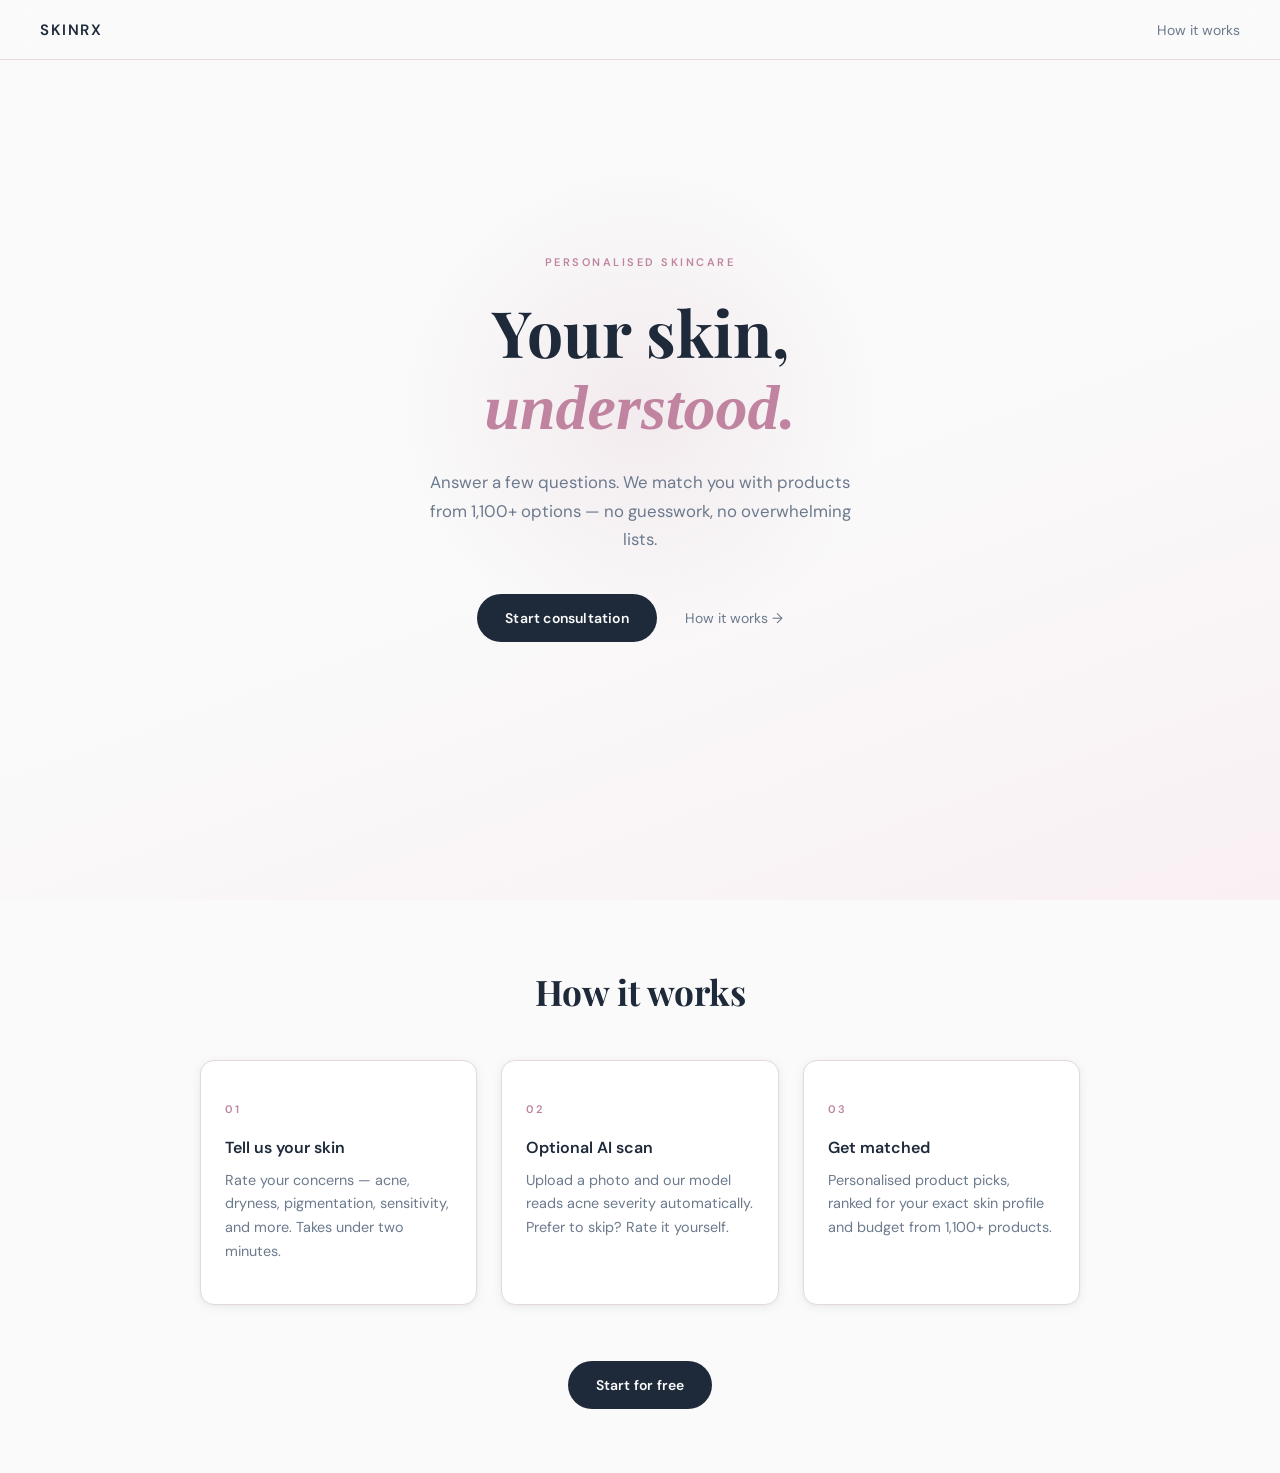
==== commit f1f583dc: "added results page" ====
--- a/frontend/index.html
+++ b/frontend/index.html
@@ -3,7 +3,7 @@
 <head>
   <meta charset="UTF-8">
   <meta name="viewport" content="width=device-width, initial-scale=1.0">
-  <title>Clarity — Personalised Skincare</title>
+  <title>Personalised Skincare — SkinRx</title>
   <link rel="stylesheet" href="css/base.css">
   <link rel="stylesheet" href="css/index.css">
 </head>
@@ -11,7 +11,7 @@
 
   <!-- Navigation -->
   <nav class="site-nav" aria-label="Main navigation">
-    <span class="nav-logo">Clarity</span>
+    <span class="nav-logo">Skin<span>Rx</span></span>
     <ul class="nav-links">
       <li><a href="#how-it-works">How it works</a></li>
     </ul>
--- a/frontend/css/index.css
+++ b/frontend/css/index.css
@@ -0,0 +1,179 @@
+/* ============================================================
+   index.css — landing page styles only
+   Extends base.css. Do not put shared styles here.
+   ============================================================ */
+
+/* ── Hero ──────────────────────────────────────────────────── */
+.hero {
+  min-height: 100svh;
+  display: flex;
+  align-items: center;
+  justify-content: center;
+  padding: 60px var(--space-xl) var(--space-2xl);
+  position: relative;
+  overflow: hidden;
+
+  /* Subtle gradient that shifts from off-white to blush-tint */
+  background: linear-gradient(160deg, var(--off-white) 55%, var(--blush-tint) 100%);
+}
+
+/* The soft ambient orb — gives depth without being distracting */
+.hero-orb {
+  position: absolute;
+  width: 520px;
+  height: 520px;
+  background: radial-gradient(
+    circle at center,
+    rgba(192, 132, 160, 0.13) 0%,
+    transparent 65%
+  );
+  border-radius: 50%;
+  top: 50%;
+  left: 50%;
+  transform: translate(-50%, -58%);
+  pointer-events: none;
+
+  /* Slow, gentle pulse animation */
+  animation: orb-pulse 6s ease-in-out infinite;
+}
+
+@keyframes orb-pulse {
+  0%, 100% { transform: translate(-50%, -58%) scale(1);   opacity: 1; }
+  50%       { transform: translate(-50%, -58%) scale(1.06); opacity: 0.8; }
+}
+
+.hero-content {
+  text-align: center;
+  max-width: 600px;
+  position: relative; /* sits above the orb */
+  z-index: 1;
+
+  /* Fade up on load */
+  opacity: 0;
+  transform: translateY(20px);
+  animation: fade-up 0.7s ease 0.1s forwards;
+}
+
+@keyframes fade-up {
+  to { opacity: 1; transform: translateY(0); }
+}
+
+.hero-eyebrow {
+  font-size: 11px;
+  font-weight: 600;
+  letter-spacing: 2.5px;
+  text-transform: uppercase;
+  color: var(--blush);
+  margin-bottom: var(--space-lg);
+}
+
+.hero-heading {
+  font-family: var(--font-display);
+  font-size: clamp(2.6rem, 6vw, 4rem);
+  font-weight: 700;
+  line-height: 1.12;
+  color: var(--slate);
+  margin-bottom: var(--space-lg);
+}
+
+/* The italic "understood." in blush */
+.hero-heading em {
+  font-style: italic;
+  color: var(--blush);
+}
+
+.hero-sub {
+  font-size: 1.05rem;
+  font-weight: 400;
+  color: var(--steel);
+  max-width: 440px;
+  margin: 0 auto var(--space-xl);
+  line-height: 1.7;
+}
+
+.hero-actions {
+  display: flex;
+  align-items: center;
+  justify-content: center;
+  gap: var(--space-sm);
+  flex-wrap: wrap;
+}
+
+/* ── How it works ──────────────────────────────────────────── */
+.how-section {
+  padding: var(--space-2xl) var(--space-xl);
+  max-width: 960px;
+  margin: 0 auto;
+}
+
+.how-heading {
+  font-family: var(--font-display);
+  font-size: clamp(1.6rem, 3vw, 2.2rem);
+  font-weight: 700;
+  text-align: center;
+  color: var(--slate);
+  margin-bottom: var(--space-xl);
+}
+
+.steps-grid {
+  display: grid;
+  grid-template-columns: repeat(3, 1fr);
+  gap: var(--space-lg);
+  margin-bottom: var(--space-xl);
+}
+
+.step-card {
+  background: #fff;
+  border: 1px solid var(--border-color);
+  border-radius: var(--radius-md);
+  padding: var(--space-xl) var(--space-lg);
+  box-shadow: var(--shadow-card);
+  transition: transform var(--transition-base), box-shadow var(--transition-base);
+}
+
+.step-card:hover {
+  transform: translateY(-4px);
+  box-shadow: var(--shadow-hover);
+}
+
+.step-num {
+  display: block;
+  font-size: 11px;
+  font-weight: 600;
+  letter-spacing: 2px;
+  color: var(--blush);
+  margin-bottom: var(--space-md);
+}
+
+.step-title {
+  font-size: 1rem;
+  font-weight: 600;
+  color: var(--slate);
+  margin-bottom: var(--space-sm);
+}
+
+.step-body {
+  font-size: 0.9rem;
+  color: var(--steel);
+  line-height: 1.65;
+}
+
+.how-cta {
+  text-align: center;
+  padding-top: var(--space-md);
+}
+
+/* ── Responsive ────────────────────────────────────────────── */
+@media (max-width: 768px) {
+  .site-nav { padding: 0 var(--space-lg); }
+
+  .hero { padding: 80px var(--space-lg) var(--space-xl); }
+
+  .steps-grid {
+    grid-template-columns: 1fr;
+    max-width: 480px;
+    margin: 0 auto var(--space-xl);
+  }
+
+  .how-section { padding: var(--space-xl) var(--space-lg); }
+}
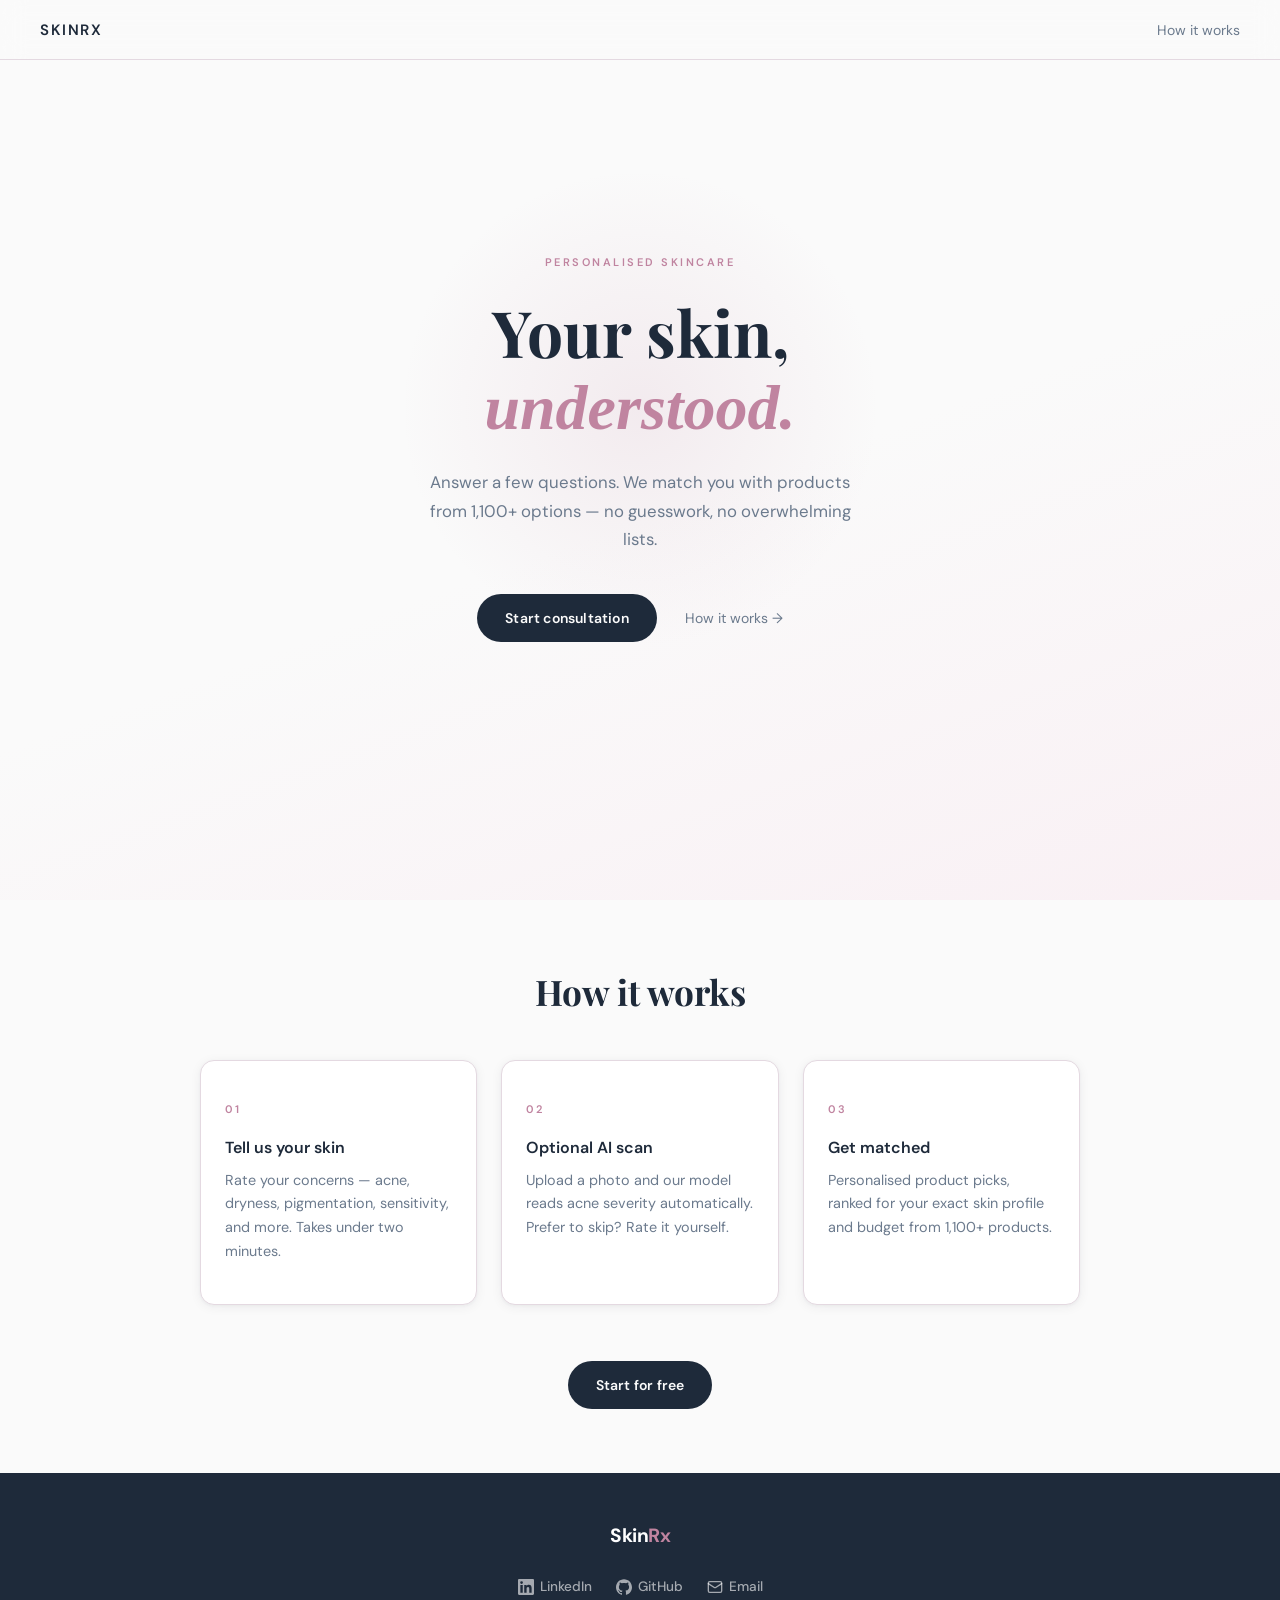
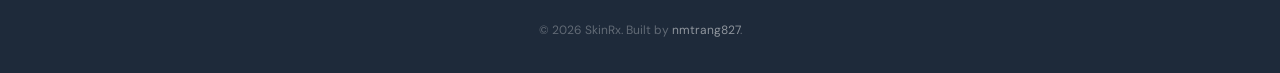
==== commit 82fb83bd: "added footer" ====
--- a/frontend/index.html
+++ b/frontend/index.html
@@ -88,5 +88,38 @@
   </main>
 
   <script src="js/index.js"></script>
+
+
+  <footer class="footer">
+    <div class="footer-inner">
+      <div class="footer-brand">
+        <span class="footer-logo">Skin<span>Rx</span></span>
+      </div>
+
+      <div class="footer-links">
+        <a href="https://www.linkedin.com/in/nmtrang827/" class="footer-link" target="_blank" rel="noopener noreferrer">
+          <svg width="16" height="16" viewBox="0 0 24 24" fill="currentColor">
+            <path d="M20.447 20.452h-3.554v-5.569c0-1.328-.027-3.037-1.852-3.037-1.853 0-2.136 1.445-2.136 2.939v5.667H9.351V9h3.414v1.561h.046c.477-.9 1.637-1.85 3.37-1.85 3.601 0 4.267 2.37 4.267 5.455v6.286zM5.337 7.433a2.062 2.062 0 0 1-2.063-2.065 2.064 2.064 0 1 1 2.063 2.065zm1.782 13.019H3.555V9h3.564v11.452zM22.225 0H1.771C.792 0 0 .774 0 1.729v20.542C0 23.227.792 24 1.771 24h20.451C23.2 24 24 23.227 24 22.271V1.729C24 .774 23.2 0 22.222 0h.003z"/>
+          </svg>
+          LinkedIn
+        </a>
+        <a href="https://github.com/nmtrang827" class="footer-link" target="_blank" rel="noopener noreferrer">
+          <svg width="16" height="16" viewBox="0 0 24 24" fill="currentColor">
+            <path d="M12 .297c-6.63 0-12 5.373-12 12 0 5.303 3.438 9.8 8.205 11.385.6.113.82-.258.82-.577 0-.285-.01-1.04-.015-2.04-3.338.724-4.042-1.61-4.042-1.61C4.422 18.07 3.633 17.7 3.633 17.7c-1.087-.744.084-.729.084-.729 1.205.084 1.838 1.236 1.838 1.236 1.07 1.835 2.809 1.305 3.495.998.108-.776.417-1.305.76-1.605-2.665-.3-5.466-1.332-5.466-5.93 0-1.31.465-2.38 1.235-3.22-.135-.303-.54-1.523.105-3.176 0 0 1.005-.322 3.3 1.23.96-.267 1.98-.399 3-.405 1.02.006 2.04.138 3 .405 2.28-1.552 3.285-1.23 3.285-1.23.645 1.653.24 2.873.12 3.176.765.84 1.23 1.91 1.23 3.22 0 4.61-2.805 5.625-5.475 5.92.42.36.81 1.096.81 2.22 0 1.606-.015 2.896-.015 3.286 0 .315.21.69.825.57C20.565 22.092 24 17.592 24 12.297c0-6.627-5.373-12-12-12"/>
+          </svg>
+          GitHub
+        </a>
+        <a href="mailto:nmtrang.827@email.com" class="footer-link">
+          <svg width="16" height="16" viewBox="0 0 24 24" fill="none" stroke="currentColor" stroke-width="2" stroke-linecap="round" stroke-linejoin="round">
+            <rect width="20" height="16" x="2" y="4" rx="2"/>
+            <path d="m22 7-8.97 5.7a1.94 1.94 0 0 1-2.06 0L2 7"/>
+          </svg>
+          Email
+        </a>
+      </div>
+
+      <p class="footer-copy">© 2026 SkinRx. Built by <a href="#" class="footer-author">nmtrang827</a>.</p>
+    </div>
+  </footer>
 </body>
 </html>
--- a/frontend/css/base.css
+++ b/frontend/css/base.css
@@ -176,4 +176,93 @@
     animation-duration: 0.01ms !important;
     transition-duration: 0.01ms !important;
   }
+}
+
+/* ── Footer ─────────────────────────────────────────────────── */
+.footer {
+  background: #1E2A3A;
+  color: rgba(255,255,255,0.6);
+  padding: 48px 0 32px;
+  margin-top: auto;
+}
+
+.footer-inner {
+  max-width: 1100px;
+  margin: 0 auto;
+  padding: 0 24px;
+  display: flex;
+  flex-direction: column;
+  align-items: center;
+  gap: 24px;
+  text-align: center;
+}
+
+.footer-brand {
+  display: flex;
+  flex-direction: column;
+  align-items: center;
+  gap: 6px;
+}
+
+.footer-logo {
+  font-size: 1.2rem;
+  font-weight: 700;
+  color: #ffffff;
+  letter-spacing: -0.5px;
+}
+
+.footer-logo span {
+  color: #C084A0;
+}
+
+.footer-tagline {
+  font-size: 0.82rem;
+  color: rgba(255,255,255,0.45);
+}
+
+.footer-links {
+  display: flex;
+  align-items: center;
+  gap: 24px;
+}
+
+.footer-link {
+  display: inline-flex;
+  align-items: center;
+  gap: 6px;
+  font-size: 0.85rem;
+  font-weight: 500;
+  color: rgba(255,255,255,0.6);
+  text-decoration: none;
+  transition: color 0.2s ease;
+}
+
+.footer-link:hover {
+  color: #C084A0;
+}
+
+.footer-copy {
+  font-size: 0.75rem;
+  color: rgba(255,255,255,0.3);
+}
+
+.footer-author {
+  color: rgba(255,255,255,0.5);
+  text-decoration: none;
+  transition: color 0.2s ease;
+}
+
+.footer-author:hover {
+  color: #C084A0;
+}
+
+/* Make sure footer sticks to bottom on short pages */
+body {
+  min-height: 100vh;
+  display: flex;
+  flex-direction: column;
+}
+
+main, .container {
+  flex: 1;
 }
